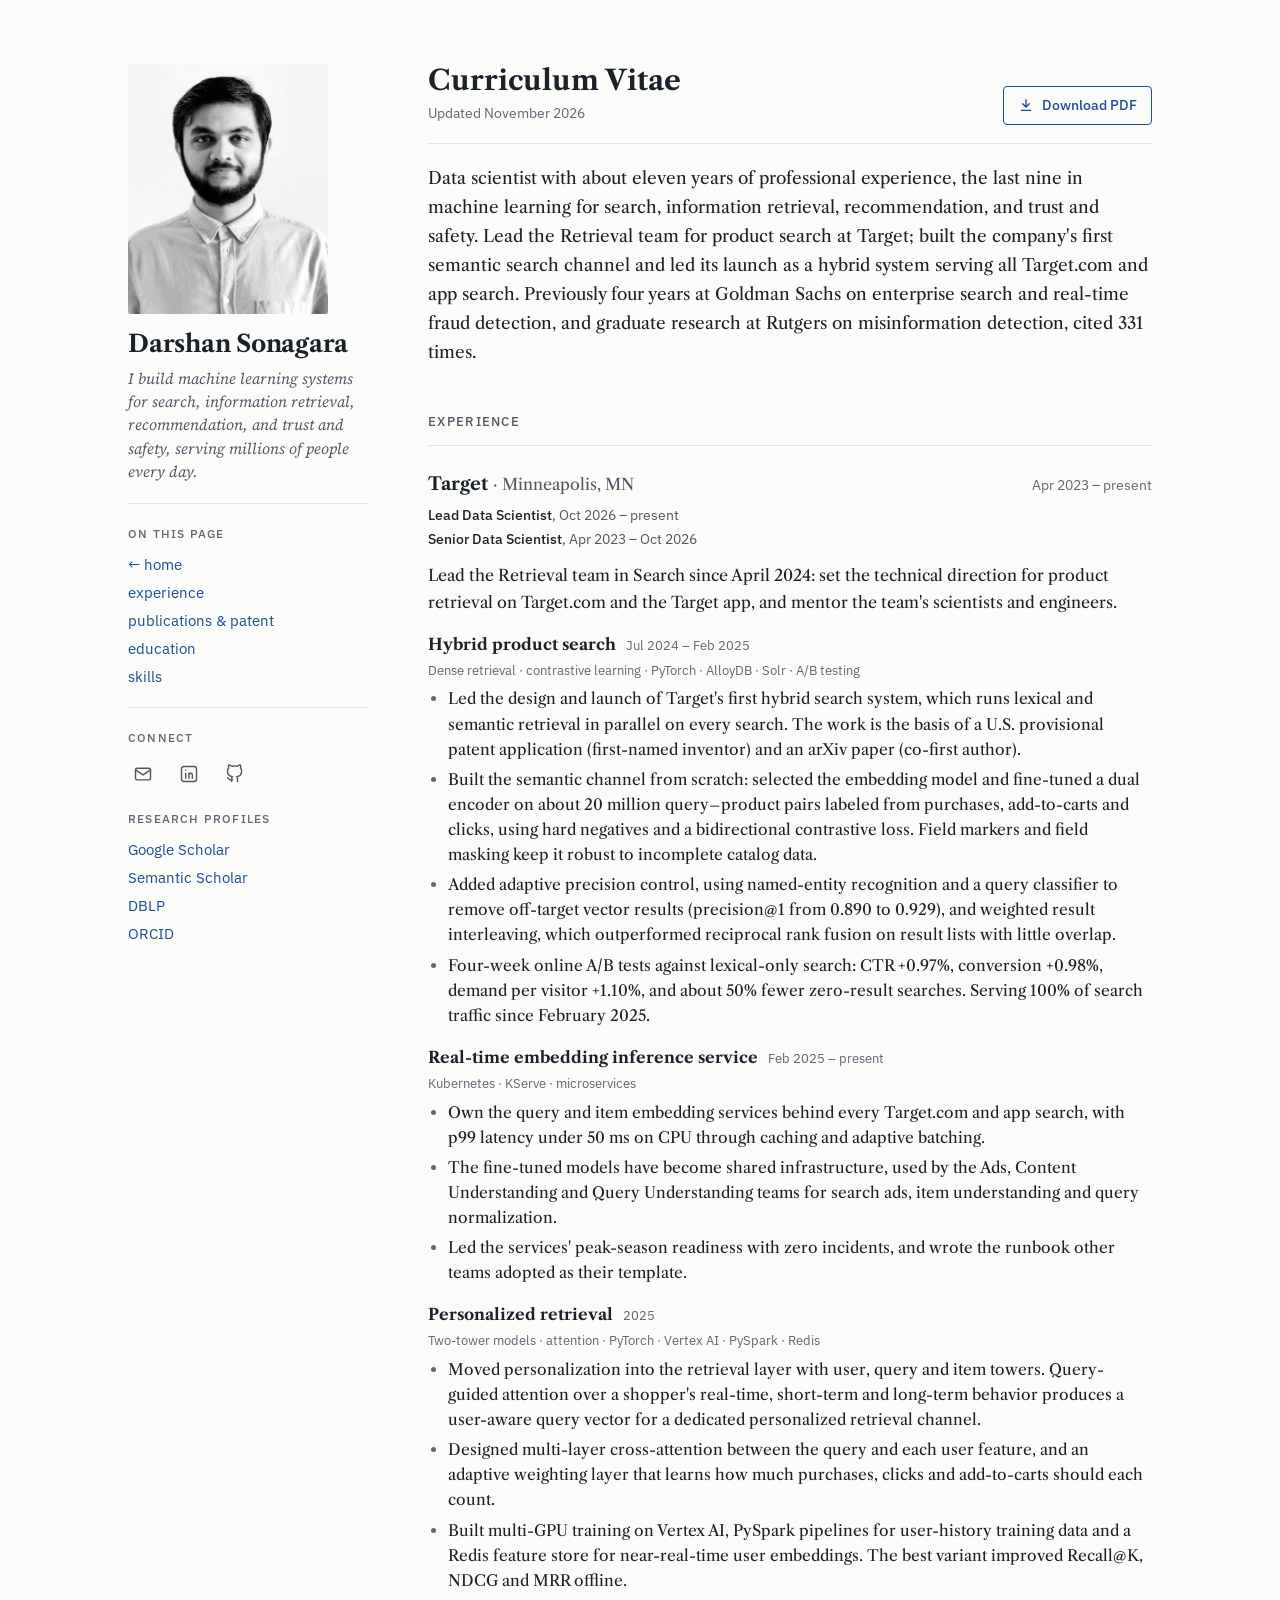
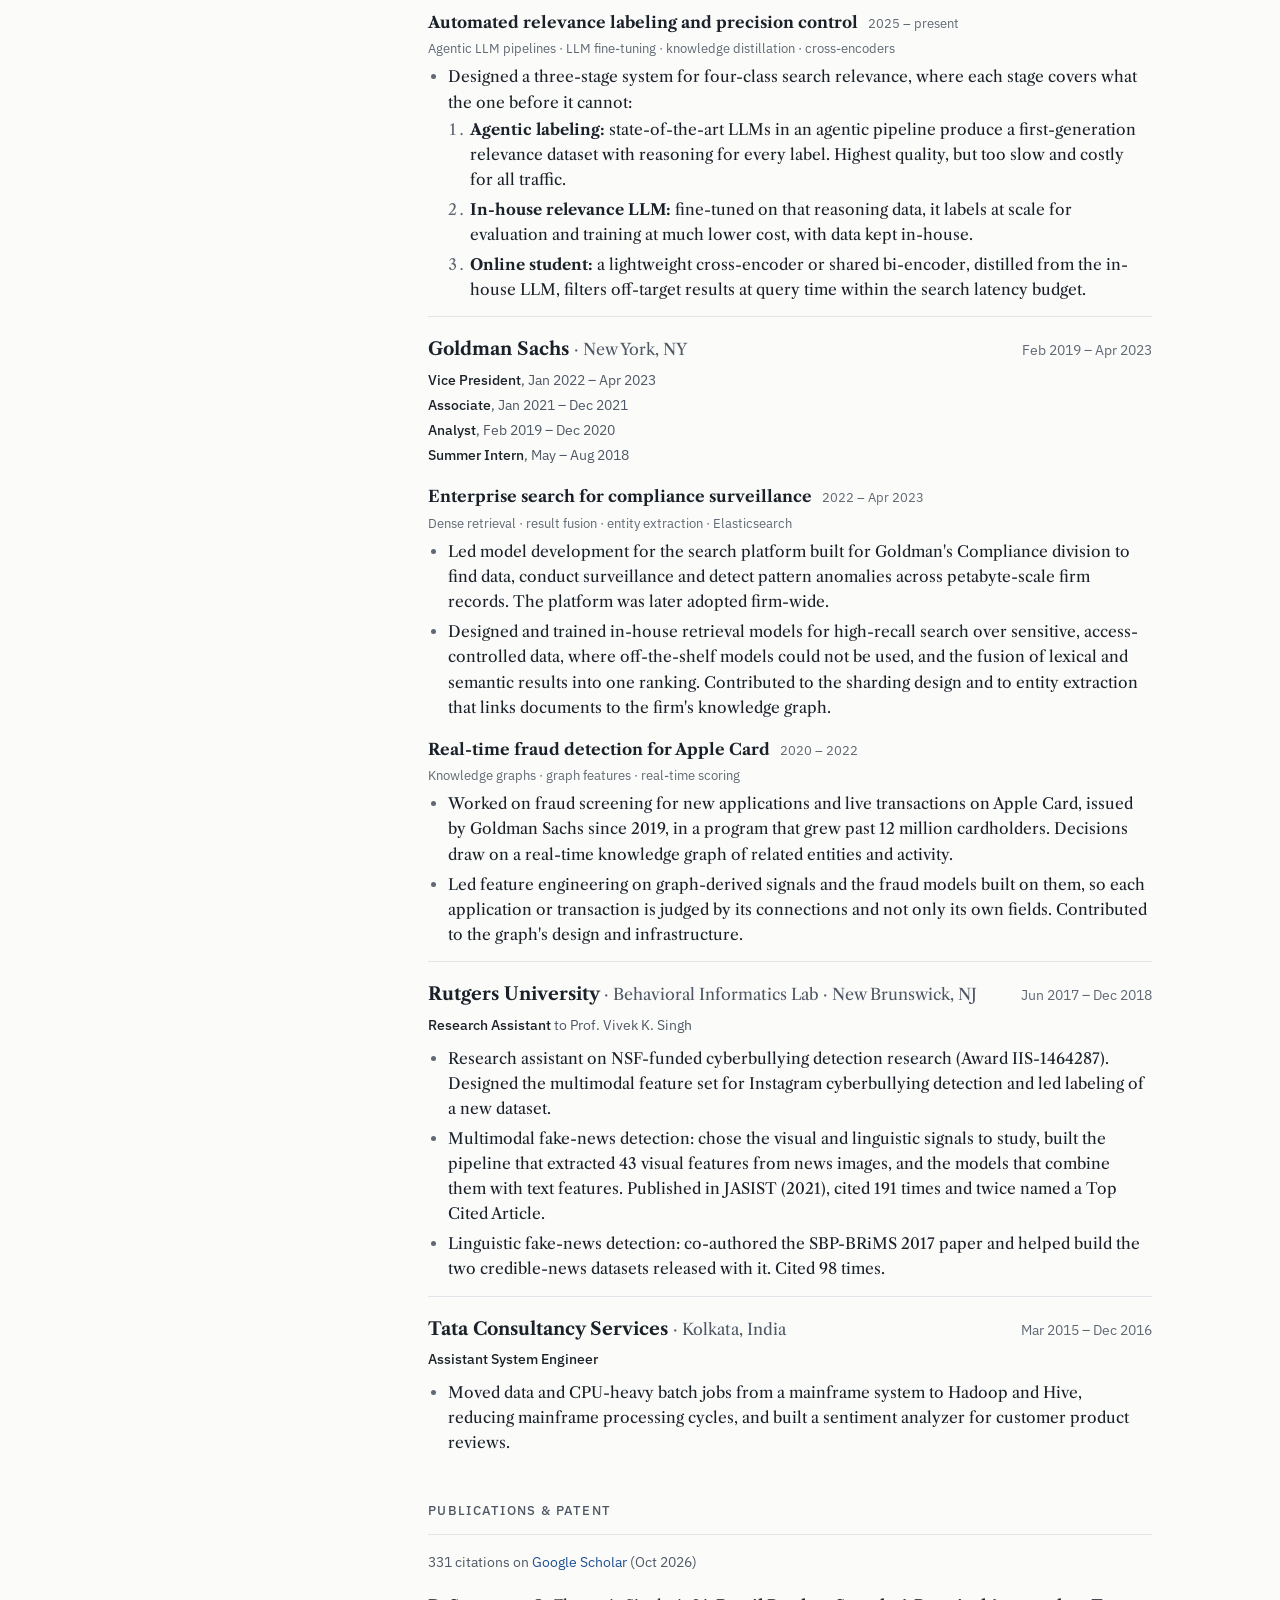
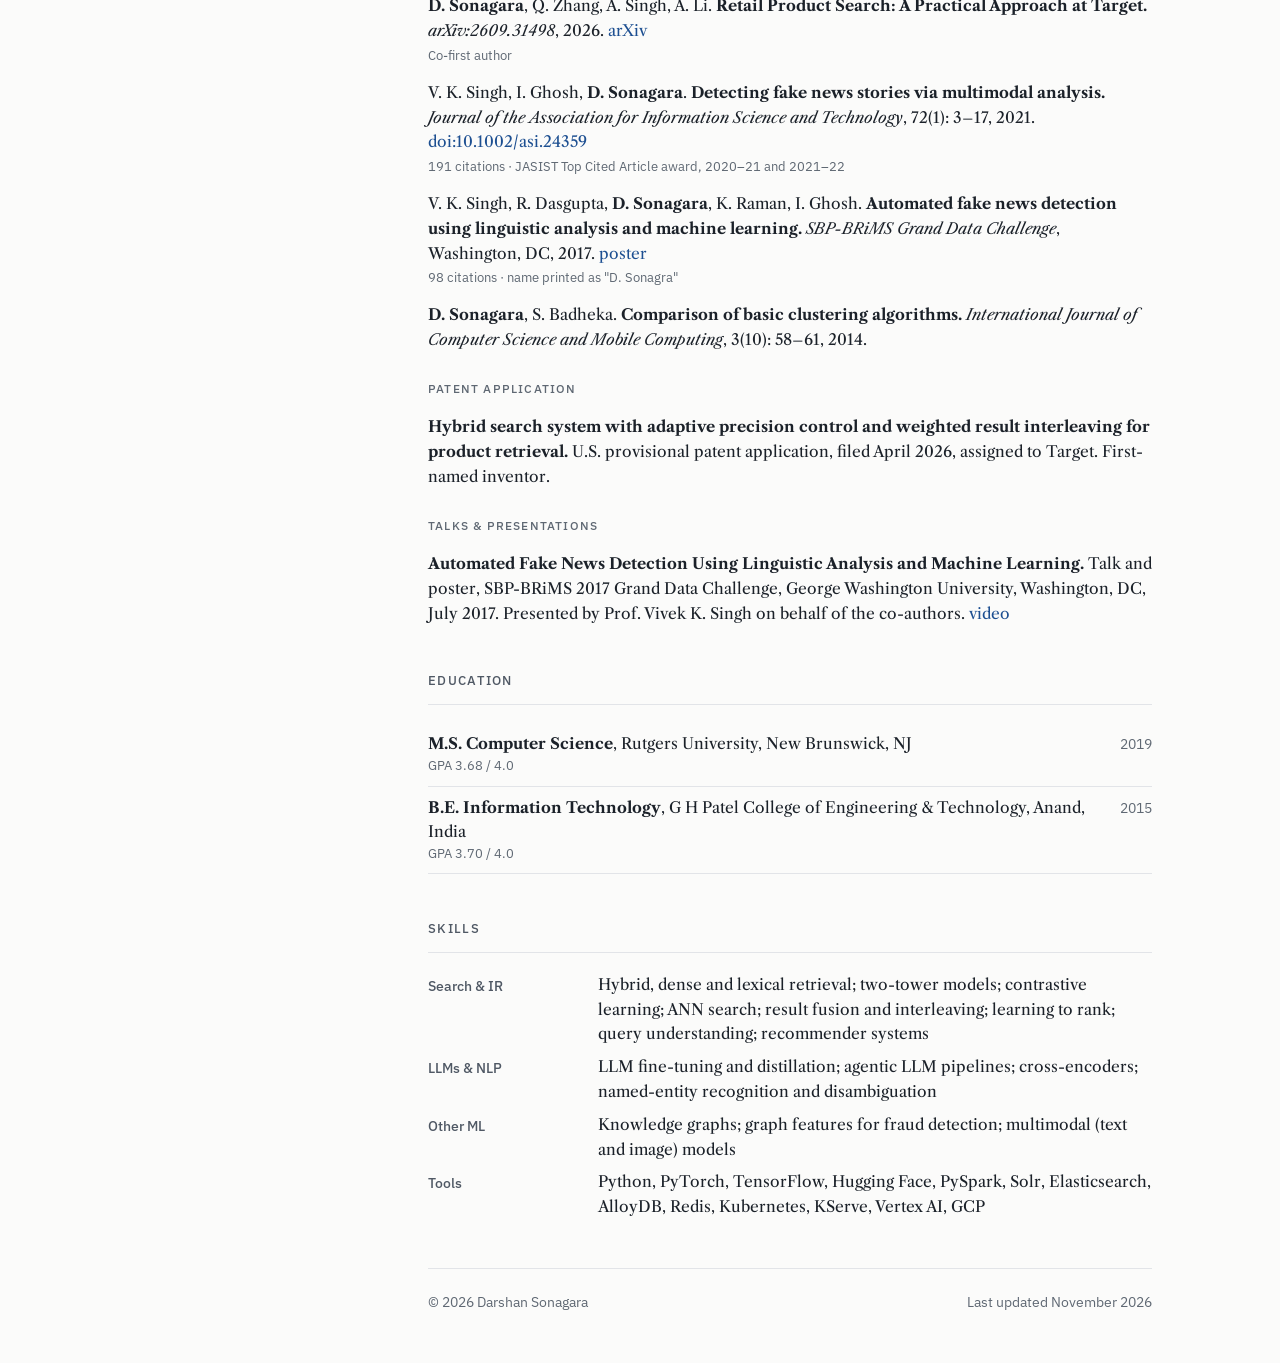
==== cv/index.html @ 75d064df "Add CV page with downloadable PDF - New page at /cv/ in the site's style, with a Download PDF button" ====
<!doctype html>
<html lang="en">
<head>
<meta charset="utf-8">
<meta name="viewport" content="width=device-width, initial-scale=1, viewport-fit=cover">
<title>Darshan Sonagara · CV</title>
<meta name="description" content="Curriculum vitae of Darshan Sonagara, Lead Data Scientist at Target: experience, publications, patent application, education and skills.">
<meta name="author" content="Darshan Sonagara">
<meta name="theme-color" content="#1d4f91">
<link rel="canonical" href="https://darshan2203.github.io/cv/">
<meta property="og:type" content="profile">
<meta property="og:title" content="Darshan Sonagara · CV">
<meta property="og:description" content="Lead Data Scientist at Target. Machine learning systems for search, information retrieval, recommendation, and trust and safety.">
<meta property="og:url" content="https://darshan2203.github.io/cv/">
<meta property="og:image" content="https://darshan2203.github.io/assets/img/darshan.jpg">
<link rel="icon" href="data:image/svg+xml,%3Csvg xmlns='http://www.w3.org/2000/svg' viewBox='0 0 64 64'%3E%3Crect width='64' height='64' rx='14' fill='%231d4f91'/%3E%3Ctext x='32' y='43' font-family='Georgia,serif' font-size='30' font-weight='700' fill='white' text-anchor='middle'%3EDS%3C/text%3E%3C/svg%3E">
<link rel="preconnect" href="https://fonts.googleapis.com">
<link rel="preconnect" href="https://fonts.gstatic.com" crossorigin>
<link rel="stylesheet" href="https://fonts.googleapis.com/css2?family=IBM+Plex+Sans:wght@400;500;600&amp;family=Libre+Caslon+Text:ital,wght@0,400;0,700;1,400&amp;family=Source+Serif+4:ital,opsz,wght@1,8..60,400&amp;display=swap">
<link rel="stylesheet" href="../assets/css/style.css?v=2026-11-02">
<link rel="stylesheet" href="../assets/css/cv.css?v=2026-11-02">
</head>
<body class="cv">

<div class="page">
<div class="layout">

  <aside class="side" aria-label="Profile">
    <div class="id">
      <img src="../assets/img/darshan-portrait.jpg" alt="Portrait of Darshan Sonagara" width="220" height="275">
      <div>
        <h1>Darshan Sonagara</h1>
        <p class="tagline">I build machine learning systems for search, information retrieval, recommendation, and trust and safety, serving millions of people every day.</p>
      </div>
    </div>

    <hr>

    <nav aria-label="Sections">
      <p class="label">On this page</p>
      <ul class="jump">
        <li><a href="../">← home</a></li>
        <li><a href="#experience">experience</a></li>
        <li><a href="#publications">publications &amp; patent</a></li>
        <li><a href="#education">education</a></li>
        <li><a href="#skills">skills</a></li>
      </ul>
    </nav>

    <hr>

    <div>
      <p class="label">Connect</p>
      <div class="icons">
        <a class="js-email" href="#contact" data-u="darshan.sonagara" data-d="gmail.com" aria-label="Email" title="Email"><svg viewBox="0 0 24 24" aria-hidden="true"><rect x="3" y="5" width="18" height="14" rx="2"/><path d="M3 7l9 6 9-6"/></svg></a>
        <a href="https://www.linkedin.com/in/darshan-sonagara/" aria-label="LinkedIn" title="LinkedIn"><svg viewBox="0 0 24 24" aria-hidden="true"><rect x="3" y="3" width="18" height="18" rx="3"/><path d="M8 11v6M8 7.5v.01M12 17v-4a2 2 0 0 1 4 0v4M12 11v6"/></svg></a>
        <a href="https://github.com/darshan2203" aria-label="GitHub" title="GitHub"><svg viewBox="0 0 24 24" aria-hidden="true"><path d="M9 19c-4 1.5-4-2-6-2.5M15 21v-3.5a3 3 0 0 0-1-2.3c3-.3 6-1.5 6-6.7a5 5 0 0 0-1.4-3.6 4.6 4.6 0 0 0-.1-3.6s-1.1-.3-3.7 1.4a12.5 12.5 0 0 0-6.6 0C5.6 1 4.5 1.3 4.5 1.3a4.6 4.6 0 0 0-.1 3.6A5 5 0 0 0 3 8.5c0 5.2 3 6.4 6 6.7a3 3 0 0 0-1 2.3V21"/></svg></a>
      </div>
    </div>

    <div>
      <p class="label">Research profiles</p>
      <p class="profiles"><a href="https://scholar.google.com/citations?user=wBLBXfQAAAAJ">Google Scholar</a><a href="https://www.semanticscholar.org/author/Darshan-Sonagara/1721001174">Semantic Scholar</a><a href="https://dblp.org/pid/282/3063.html">DBLP</a><a href="https://orcid.org/0009-0008-5192-7582">ORCID</a></p>
    </div>
  </aside>

  <main>

    <header class="print-head" aria-hidden="true">
      <p class="ph-name">Darshan Sonagara</p>
      <p class="ph-role">Lead Data Scientist · Target · Minneapolis, MN</p>
      <p class="ph-links"><span class="js-email-text" data-u="darshan.sonagara" data-d="gmail.com"></span> · <a href="https://darshan2203.github.io">darshan2203.github.io</a> · <a href="https://www.linkedin.com/in/darshan-sonagara/">linkedin.com/in/darshan-sonagara</a> · <a href="https://scholar.google.com/citations?user=wBLBXfQAAAAJ">Google Scholar</a> · <a href="https://orcid.org/0009-0008-5192-7582">ORCID 0009-0008-5192-7582</a></p>
    </header>

    <section aria-label="Summary">
      <div class="cv-head">
        <div>
          <h2>Curriculum Vitae</h2>
          <p class="updated">Updated November 2026</p>
        </div>
        <a class="btn" href="Darshan_Sonagara_CV.pdf" download="Darshan_Sonagara_CV.pdf"><svg viewBox="0 0 24 24" aria-hidden="true"><path d="M12 4v11M7 10l5 5 5-5M5 20h14"/></svg>Download PDF</a>
      </div>
      <p class="summary">Data scientist with about eleven years of professional experience, the last nine in machine learning for search, information retrieval, recommendation, and trust and safety. Lead the Retrieval team for product search at Target; built the company's first semantic search channel and led its launch as a hybrid system serving all Target.com and app search. Previously four years at Goldman Sachs on enterprise search and real-time fraud detection, and graduate research at Rutgers on misinformation detection, cited 331 times.</p>
    </section>

    <section id="experience" aria-labelledby="exp-title">
      <h2 id="exp-title">Experience</h2>

      <article class="job">
        <div class="job-head">
          <h3>Target <span>· Minneapolis, MN</span></h3>
          <span class="dates">Apr 2023 – present</span>
        </div>
        <ul class="titles">
          <li><b>Lead Data Scientist</b>, Oct 2026 – present</li>
          <li><b>Senior Data Scientist</b>, Apr 2023 – Oct 2026</li>
        </ul>
        <p class="scope">Lead the Retrieval team in Search since April 2024: set the technical direction for product retrieval on Target.com and the Target app, and mentor the team's scientists and engineers.</p>

        <div class="proj">
          <div class="proj-head"><h4>Hybrid product search</h4><span class="when-inline">Jul 2024 – Feb 2025</span></div>
          <span class="stack">Dense retrieval · contrastive learning · PyTorch · AlloyDB · Solr · A/B testing</span>
          <ul class="points">
            <li>Led the design and launch of Target's first hybrid search system, which runs lexical and semantic retrieval in parallel on every search. The work is the basis of a U.S. provisional patent application (first-named inventor) and an arXiv paper (co-first author).</li>
            <li>Built the semantic channel from scratch: selected the embedding model and fine-tuned a dual encoder on about 20 million query–product pairs labeled from purchases, add-to-carts and clicks, using hard negatives and a bidirectional contrastive loss. Field markers and field masking keep it robust to incomplete catalog data.</li>
            <li>Added adaptive precision control, using named-entity recognition and a query classifier to remove off-target vector results (precision@1 from 0.890 to 0.929), and weighted result interleaving, which outperformed reciprocal rank fusion on result lists with little overlap.</li>
            <li>Four-week online A/B tests against lexical-only search: CTR +0.97%, conversion +0.98%, demand per visitor +1.10%, and about 50% fewer zero-result searches. Serving 100% of search traffic since February 2025.</li>
          </ul>
        </div>

        <div class="proj">
          <div class="proj-head"><h4>Real-time embedding inference service</h4><span class="when-inline">Feb 2025 – present</span></div>
          <span class="stack">Kubernetes · KServe · microservices</span>
          <ul class="points">
            <li>Own the query and item embedding services behind every Target.com and app search, with p99 latency under 50 ms on CPU through caching and adaptive batching.</li>
            <li>The fine-tuned models have become shared infrastructure, used by the Ads, Content Understanding and Query Understanding teams for search ads, item understanding and query normalization.</li>
            <li>Led the services' peak-season readiness with zero incidents, and wrote the runbook other teams adopted as their template.</li>
          </ul>
        </div>

        <div class="proj">
          <div class="proj-head"><h4>Personalized retrieval</h4><span class="when-inline">2025</span></div>
          <span class="stack">Two-tower models · attention · PyTorch · Vertex AI · PySpark · Redis</span>
          <ul class="points">
            <li>Moved personalization into the retrieval layer with user, query and item towers. Query-guided attention over a shopper's real-time, short-term and long-term behavior produces a user-aware query vector for a dedicated personalized retrieval channel.</li>
            <li>Designed multi-layer cross-attention between the query and each user feature, and an adaptive weighting layer that learns how much purchases, clicks and add-to-carts should each count.</li>
            <li>Built multi-GPU training on Vertex AI, PySpark pipelines for user-history training data and a Redis feature store for near-real-time user embeddings. The best variant improved Recall@K, NDCG and MRR offline.</li>
          </ul>
        </div>

        <div class="proj">
          <div class="proj-head"><h4>Automated relevance labeling and precision control</h4><span class="when-inline">2025 – present</span></div>
          <span class="stack">Agentic LLM pipelines · LLM fine-tuning · knowledge distillation · cross-encoders</span>
          <ul class="points">
            <li>Designed a three-stage system for four-class search relevance, where each stage covers what the one before it cannot:
              <ol class="points">
                <li><b>Agentic labeling:</b> state-of-the-art LLMs in an agentic pipeline produce a first-generation relevance dataset with reasoning for every label. Highest quality, but too slow and costly for all traffic.</li>
                <li><b>In-house relevance LLM:</b> fine-tuned on that reasoning data, it labels at scale for evaluation and training at much lower cost, with data kept in-house.</li>
                <li><b>Online student:</b> a lightweight cross-encoder or shared bi-encoder, distilled from the in-house LLM, filters off-target results at query time within the search latency budget.</li>
              </ol>
            </li>
          </ul>
        </div>
      </article>

      <article class="job">
        <div class="job-head">
          <h3>Goldman Sachs <span>· New York, NY</span></h3>
          <span class="dates">Feb 2019 – Apr 2023</span>
        </div>
        <ul class="titles">
          <li><b>Vice President</b>, Jan 2022 – Apr 2023</li>
          <li><b>Associate</b>, Jan 2021 – Dec 2021</li>
          <li><b>Analyst</b>, Feb 2019 – Dec 2020</li>
          <li><b>Summer Intern</b>, May – Aug 2018</li>
        </ul>

        <div class="proj">
          <div class="proj-head"><h4>Enterprise search for compliance surveillance</h4><span class="when-inline">2022 – Apr 2023</span></div>
          <span class="stack">Dense retrieval · result fusion · entity extraction · Elasticsearch</span>
          <ul class="points">
            <li>Led model development for the search platform built for Goldman's Compliance division to find data, conduct surveillance and detect pattern anomalies across petabyte-scale firm records. The platform was later adopted firm-wide.</li>
            <li>Designed and trained in-house retrieval models for high-recall search over sensitive, access-controlled data, where off-the-shelf models could not be used, and the fusion of lexical and semantic results into one ranking. Contributed to the sharding design and to entity extraction that links documents to the firm's knowledge graph.</li>
          </ul>
        </div>

        <div class="proj">
          <div class="proj-head"><h4>Real-time fraud detection for Apple Card</h4><span class="when-inline">2020 – 2022</span></div>
          <span class="stack">Knowledge graphs · graph features · real-time scoring</span>
          <ul class="points">
            <li>Worked on fraud screening for new applications and live transactions on Apple Card, issued by Goldman Sachs since 2019, in a program that grew past 12 million cardholders. Decisions draw on a real-time knowledge graph of related entities and activity.</li>
            <li>Led feature engineering on graph-derived signals and the fraud models built on them, so each application or transaction is judged by its connections and not only its own fields. Contributed to the graph's design and infrastructure.</li>
          </ul>
        </div>
      </article>

      <article class="job">
        <div class="job-head">
          <h3>Rutgers University <span>· Behavioral Informatics Lab · New Brunswick, NJ</span></h3>
          <span class="dates">Jun 2017 – Dec 2018</span>
        </div>
        <ul class="titles">
          <li><b>Research Assistant</b> to Prof. Vivek K. Singh</li>
        </ul>
        <ul class="points">
          <li>Research assistant on NSF-funded cyberbullying detection research (Award IIS-1464287). Designed the multimodal feature set for Instagram cyberbullying detection and led labeling of a new dataset.</li>
          <li>Multimodal fake-news detection: chose the visual and linguistic signals to study, built the pipeline that extracted 43 visual features from news images, and the models that combine them with text features. Published in JASIST (2021), cited 191 times and twice named a Top Cited Article.</li>
          <li>Linguistic fake-news detection: co-authored the SBP-BRiMS 2017 paper and helped build the two credible-news datasets released with it. Cited 98 times.</li>
        </ul>
      </article>

      <article class="job">
        <div class="job-head">
          <h3>Tata Consultancy Services <span>· Kolkata, India</span></h3>
          <span class="dates">Mar 2015 – Dec 2016</span>
        </div>
        <ul class="titles">
          <li><b>Assistant System Engineer</b></li>
        </ul>
        <ul class="points">
          <li>Moved data and CPU-heavy batch jobs from a mainframe system to Hadoop and Hive, reducing mainframe processing cycles, and built a sentiment analyzer for customer product reviews.</li>
        </ul>
      </article>
    </section>

    <section id="publications" aria-labelledby="pubs-title">
      <h2 id="pubs-title">Publications &amp; patent</h2>
      <p class="facts">331 citations on <a href="https://scholar.google.com/citations?user=wBLBXfQAAAAJ">Google Scholar</a> (Oct 2026)</p>
      <ol class="refs">
        <li><span class="me">D. Sonagara</span>, Q. Zhang, A. Singh, A. Li. <span class="t">Retail Product Search: A Practical Approach at Target.</span> <span class="src">arXiv:2609.31498</span>, 2026. <a href="https://arxiv.org/abs/2609.31498">arXiv</a>
          <span class="note">Co-first author</span></li>
        <li>V. K. Singh, I. Ghosh, <span class="me">D. Sonagara</span>. <span class="t">Detecting fake news stories via multimodal analysis.</span> <span class="src">Journal of the Association for Information Science and Technology</span>, 72(1): 3–17, 2021. <a href="https://doi.org/10.1002/asi.24359">doi:10.1002/asi.24359</a>
          <span class="note">191 citations · JASIST Top Cited Article award, 2020–21 and 2021–22</span></li>
        <li>V. K. Singh, R. Dasgupta, <span class="me">D. Sonagara</span>, K. Raman, I. Ghosh. <span class="t">Automated fake news detection using linguistic analysis and machine learning.</span> <span class="src">SBP-BRiMS Grand Data Challenge</span>, Washington, DC, 2017. <a href="https://sbp-brims.org/2017/proceedings/papers/challenge_papers/Poster_AutomatedFakeNewsDetection.pdf">poster</a>
          <span class="note">98 citations · name printed as "D. Sonagra"</span></li>
        <li><span class="me">D. Sonagara</span>, S. Badheka. <span class="t">Comparison of basic clustering algorithms.</span> <span class="src">International Journal of Computer Science and Mobile Computing</span>, 3(10): 58–61, 2014.</li>
      </ol>

      <p class="subhead">Patent application</p>
      <ul class="refs">
        <li><span class="t">Hybrid search system with adaptive precision control and weighted result interleaving for product retrieval.</span> U.S. provisional patent application, filed April 2026, assigned to Target. First-named inventor.</li>
      </ul>

      <p class="subhead">Talks &amp; presentations</p>
      <ul class="refs">
        <li><span class="t">Automated Fake News Detection Using Linguistic Analysis and Machine Learning.</span> Talk and poster, SBP-BRiMS 2017 Grand Data Challenge, George Washington University, Washington, DC, July 2017. Presented by Prof. Vivek K. Singh on behalf of the co-authors. <a href="https://www.youtube.com/watch?v=52TGYLeExQo&amp;t=7s">video</a></li>
      </ul>
    </section>


    <section id="education" aria-labelledby="edu-title">
      <h2 id="edu-title">Education</h2>
      <ul class="lines">
        <li><span><b>M.S. Computer Science</b>, Rutgers University, New Brunswick, NJ<span class="detail">GPA 3.68 / 4.0</span></span><span class="dates">2019</span></li>
        <li><span><b>B.E. Information Technology</b>, G H Patel College of Engineering &amp; Technology, Anand, India<span class="detail">GPA 3.70 / 4.0</span></span><span class="dates">2015</span></li>
      </ul>
    </section>

    <section id="skills" aria-labelledby="skills-title">
      <h2 id="skills-title">Skills</h2>
      <dl class="skills">
        <dt>Search &amp; IR</dt><dd>Hybrid, dense and lexical retrieval; two-tower models; contrastive learning; ANN search; result fusion and interleaving; learning to rank; query understanding; recommender systems</dd>
        <dt>LLMs &amp; NLP</dt><dd>LLM fine-tuning and distillation; agentic LLM pipelines; cross-encoders; named-entity recognition and disambiguation</dd>
        <dt>Other ML</dt><dd>Knowledge graphs; graph features for fraud detection; multimodal (text and image) models</dd>
        <dt>Tools</dt><dd>Python, PyTorch, TensorFlow, Hugging Face, PySpark, Solr, Elasticsearch, AlloyDB, Redis, Kubernetes, KServe, Vertex AI, GCP</dd>
      </dl>
    </section>

    <footer id="contact">
      <span>© 2026 Darshan Sonagara</span>
      <span>Last updated November 2026</span>
    </footer>

  </main>

</div>
</div>

<script>
  // The address is assembled only when a visitor clicks, so it never appears as plain text in the page source.
  document.querySelectorAll(".js-email-text").forEach(function (el) {
    el.textContent = el.dataset.u + "@" + el.dataset.d;
  });
  document.querySelectorAll(".js-email").forEach(function (link) {
    link.addEventListener("click", function (event) {
      event.preventDefault();
      window.location.href = "mailto:" + link.dataset.u + "@" + link.dataset.d;
    });
  });
</script>
</body>
</html>
---- assets/css/style.css ----
/* Layout: a sticky profile sidebar (identity, jump links, contact) beside one reading column of ruled, dated rows; on phones the sidebar becomes a compact header. */
:root {
  --bg: #fbfbfa;
  --fg: #1b2129;
  --muted: #4f5864;
  --faint: #5f6873;
  --line: #e2e4e8;
  --accent: #1d4f91;
  --accent-hover: #123766;
  --font-serif: "Libre Caslon Text", Georgia, "Times New Roman", serif;
  --font-tagline: "Source Serif 4", Georgia, serif;
  --font-sans: "IBM Plex Sans", system-ui, -apple-system, "Segoe UI", Arial, sans-serif;
}
@media (prefers-color-scheme: dark) {
  :root:not([data-theme="light"]) {
    --bg: #111418;
    --fg: #e5e8ec;
    --muted: #aab2bc;
    --faint: #98a1ab;
    --line: #2a3038;
    --accent: #8fb6ec;
    --accent-hover: #bad3f5;
    color-scheme: dark;
  }
}
:root[data-theme="dark"] {
  --bg: #111418;
  --fg: #e5e8ec;
  --muted: #aab2bc;
  --faint: #98a1ab;
  --line: #2a3038;
  --accent: #8fb6ec;
  --accent-hover: #bad3f5;
  color-scheme: dark;
}

* { box-sizing: border-box; }
html { scroll-behavior: smooth; }
@media (prefers-reduced-motion: reduce) { html { scroll-behavior: auto; } }
body {
  margin: 0;
  background: var(--bg);
  color: var(--fg);
  font-family: var(--font-serif);
  font-size: 1rem;
  line-height: 1.7;
  -webkit-font-smoothing: antialiased;
}
img { max-width: 100%; }
a { color: var(--accent); text-decoration: none; }
a:hover { color: var(--accent-hover); text-decoration: underline; text-underline-offset: 3px; }
a:focus-visible, summary:focus-visible { outline: 2px solid var(--accent); outline-offset: 3px; border-radius: 2px; }
h1, h2, h3 { text-wrap: balance; }
b, strong { font-weight: 700; }

.page {
  max-width: 1080px;
  margin: 0 auto;
  padding-left: max(28px, env(safe-area-inset-left, 0px));
  padding-right: max(28px, env(safe-area-inset-right, 0px));
  padding-block: 64px 48px;
}
.layout {
  display: grid;
  grid-template-columns: 240px minmax(0, 1fr);
  gap: 60px;
  align-items: start;
}

/* Sidebar: stays in place while the content scrolls. Its grid ends with the content column, so at the
   bottom of the page it scrolls up with the page and shows any links that did not fit on screen. */
.side { display: flex; flex-direction: column; gap: 20px; font-family: var(--font-sans); }
@media (min-width: 861px) {
  .side { position: sticky; top: 40px; }
}
.id { display: flex; flex-direction: column; gap: 16px; }
.id img { width: 200px; height: 250px; object-fit: cover; border-radius: 2px; display: block; }
.id h1 { margin: 0; font-family: var(--font-serif); font-size: 1.5rem; font-weight: 700; line-height: 1.2; letter-spacing: -0.01em; }
.id .tagline { margin: 8px 0 0; font-family: var(--font-tagline); font-style: italic; font-size: 0.96875rem; line-height: 1.5; color: var(--muted); }
.side hr { border: 0; border-top: 1px solid var(--line); margin: 0; width: 100%; }
.label { font-size: 0.75rem; font-weight: 500; letter-spacing: 0.1em; text-transform: uppercase; color: var(--faint); margin: 0 0 10px; }
.jump { list-style: none; margin: 0; padding: 0; display: flex; flex-direction: column; gap: 7px; font-size: 0.9375rem; line-height: 1.4; }
.icons { display: flex; gap: 16px; align-items: center; }
.icons a { display: inline-flex; width: 30px; height: 30px; align-items: center; justify-content: center; color: var(--muted); border-radius: 4px; }
.icons a:hover { color: var(--accent); }
.icons svg { width: 20px; height: 20px; fill: none; stroke: currentColor; stroke-width: 1.7; stroke-linecap: round; stroke-linejoin: round; }
.profiles { display: flex; flex-direction: column; gap: 7px; font-size: 0.9375rem; line-height: 1.4; margin: 0; }

/* Main column */
main { min-width: 0; display: flex; flex-direction: column; gap: 60px; }
.bio { display: flex; flex-direction: column; gap: 16px; max-width: 68ch; font-size: 1.125rem; line-height: 1.7; }
.bio p { margin: 0; }
.facts { margin: 16px 0 4px; font-family: var(--font-sans); font-size: 0.875rem; color: var(--muted); font-variant-numeric: tabular-nums; }

section { scroll-margin-top: 32px; }
section > h2 {
  margin: 0 0 6px;
  padding-bottom: 12px;
  border-bottom: 1px solid var(--line);
  font-family: var(--font-sans);
  font-size: 0.8125rem;
  font-weight: 500;
  letter-spacing: 0.1em;
  text-transform: uppercase;
  color: var(--muted);
}

/* The dated row used by news, talks and experience */
.rows { list-style: none; margin: 0; padding: 0; }
.row {
  display: grid;
  grid-template-columns: 104px minmax(0, 1fr) auto;
  gap: 4px 24px;
  padding-block: 16px;
  border-bottom: 1px solid var(--line);
}
.when { font-family: var(--font-sans); font-size: 0.875rem; color: var(--faint); padding-top: 4px; font-variant-numeric: tabular-nums; }
.where { font-family: var(--font-sans); font-size: 0.875rem; color: var(--faint); padding-top: 4px; text-align: right; white-space: nowrap; }
.what { min-width: 0; display: flex; flex-direction: column; gap: 4px; }
.what h3 { margin: 0; font-size: 1.0625rem; font-weight: 700; line-height: 1.45; }
.what h3.plain { font-weight: 400; text-wrap: pretty; }
.what p { margin: 2px 0 0; font-size: 1rem; line-height: 1.7; max-width: 64ch; }
.sub { font-family: var(--font-sans); font-size: 0.875rem; color: var(--muted); line-height: 1.55; }
.links { font-family: var(--font-sans); font-size: 0.875rem; display: flex; flex-wrap: wrap; gap: 2px 16px; margin-top: 4px; }
.row.compact { padding-block: 11px; }
.row.compact .what { font-size: 1rem; line-height: 1.65; }

.more { margin-top: 16px; }
.more summary { cursor: pointer; font-family: var(--font-sans); font-size: 0.875rem; color: var(--accent); width: fit-content; }
.more summary:hover { color: var(--accent-hover); }

/* Selected work cards */
.cards { display: grid; grid-template-columns: repeat(auto-fit, minmax(300px, 1fr)); gap: 18px; padding-top: 18px; }
.card { border: 1px solid var(--line); border-radius: 4px; padding: 20px; display: flex; flex-direction: column; gap: 8px; min-width: 0; }
.card .meta { font-family: var(--font-sans); font-size: 0.75rem; font-weight: 500; letter-spacing: 0.08em; text-transform: uppercase; color: var(--faint); }
.card h3 { margin: 0; font-size: 1.0625rem; font-weight: 700; line-height: 1.4; }
.card p { margin: 0; font-size: 0.9375rem; line-height: 1.68; }
.card .links { margin-top: auto; padding-top: 6px; }

/* Publications, set like a reference list */
.pubs { list-style: none; margin: 0; padding: 18px 0 0; display: flex; flex-direction: column; gap: 24px; }
.pub { display: flex; flex-direction: column; gap: 5px; max-width: 70ch; }
.pub h3 { margin: 0; font-size: 1.0625rem; font-weight: 700; line-height: 1.45; }
.authors { font-style: italic; color: var(--muted); font-size: 0.96875rem; }
.authors .me { font-weight: 700; color: var(--fg); }
.venue { font-family: var(--font-sans); font-size: 0.875rem; color: var(--accent); font-weight: 500; line-height: 1.55; }
.venue a { font-weight: 400; }
.tag { display: inline-block; margin-left: 8px; padding: 0 6px; border: 1px solid var(--line); border-radius: 3px; font-size: 0.6875rem; font-weight: 500; letter-spacing: 0.06em; text-transform: uppercase; color: var(--muted); vertical-align: 1px; }
.pub p { margin: 4px 0 0; font-size: 1rem; line-height: 1.7; }
.pub .aside { font-family: var(--font-sans); font-size: 0.8125rem; color: var(--faint); }

.subhead { margin: 30px 0 0; font-family: var(--font-sans); font-size: 0.75rem; font-weight: 500; letter-spacing: 0.1em; text-transform: uppercase; color: var(--faint); }

/* Footer lives at the end of the content column, so the sidebar column runs the full height of the page */
footer { margin-top: 4px; border-top: 1px solid var(--line); padding-top: 22px; font-family: var(--font-sans); font-size: 0.875rem; color: var(--faint); display: flex; flex-wrap: wrap; gap: 6px 16px; justify-content: space-between; }

/* Tablet and phone: sidebar becomes a header */
@media (max-width: 860px) {
  .page { padding-block: 32px 32px; }
  .layout { grid-template-columns: minmax(0, 1fr); gap: 44px; }
  main { gap: 56px; }
  .side { gap: 18px; }
  .id { flex-direction: row; align-items: center; gap: 18px; }
  .id img { width: 88px; height: 110px; flex: none; }
  .id h1 { font-size: 1.375rem; }
  .jump, .profiles { flex-direction: row; flex-wrap: wrap; gap: 6px 18px; }
  .bio { font-size: 1.0625rem; }
}
@media (max-width: 560px) {
  .row { grid-template-columns: minmax(0, 1fr); gap: 2px; }
  .where { text-align: left; padding-top: 0; }
  .when { padding-top: 0; }
  .cards { grid-template-columns: minmax(0, 1fr); }
}
---- assets/css/cv.css ----
/* CV page: same sidebar and tokens as the home page (style.css); this file only sets the denser CV body. */

.cv-head { display: flex; flex-wrap: wrap; align-items: flex-end; justify-content: space-between; gap: 12px 24px; padding-bottom: 18px; border-bottom: 1px solid var(--line); }
.cv-head h2 { margin: 0; font-family: var(--font-serif); font-size: 1.75rem; font-weight: 700; line-height: 1.2; text-transform: none; letter-spacing: 0; color: var(--fg); border: 0; padding: 0; }
.cv-head .updated { margin: 4px 0 0; font-family: var(--font-sans); font-size: 0.875rem; color: var(--faint); }
.btn { display: inline-flex; align-items: center; gap: 8px; font-family: var(--font-sans); font-size: 0.875rem; font-weight: 500; color: var(--accent); border: 1px solid var(--accent); border-radius: 4px; padding: 7px 14px; }
.btn:hover { background: var(--accent); color: var(--bg); text-decoration: none; }
.btn svg { width: 16px; height: 16px; fill: none; stroke: currentColor; stroke-width: 2; stroke-linecap: round; stroke-linejoin: round; }

.cv main { gap: 44px; }
.cv .summary { margin: 20px 0 0; max-width: 70ch; font-size: 1.0625rem; line-height: 1.7; }

/* An employer: name and place, dates on the right; titles held below */
.job { padding-top: 20px; display: flex; flex-direction: column; gap: 6px; }
.job + .job { margin-top: 14px; border-top: 1px solid var(--line); }
.job-head { display: flex; flex-wrap: wrap; justify-content: space-between; align-items: baseline; gap: 2px 16px; }
.job-head h3 { margin: 0; font-size: 1.125rem; font-weight: 700; line-height: 1.4; }
.job-head h3 span { font-weight: 400; color: var(--muted); font-size: 1rem; }
.dates { font-family: var(--font-sans); font-size: 0.875rem; color: var(--faint); white-space: nowrap; font-variant-numeric: tabular-nums; }
.titles { list-style: none; margin: 0; padding: 0; display: flex; flex-direction: column; gap: 1px; font-family: var(--font-sans); font-size: 0.875rem; color: var(--muted); }
.titles b { color: var(--fg); font-weight: 500; }
.scope { margin: 4px 0 0; font-size: 1rem; line-height: 1.65; }

/* A project inside an employer */
.proj { margin-top: 12px; display: flex; flex-direction: column; gap: 4px; }
.proj-head { display: flex; flex-wrap: wrap; align-items: baseline; gap: 2px 10px; }
.proj-head h4 { margin: 0; font-size: 1rem; font-weight: 700; line-height: 1.45; }
.proj-head .when-inline { font-family: var(--font-sans); font-size: 0.8125rem; color: var(--faint); }
.stack { font-family: var(--font-sans); font-size: 0.8125rem; color: var(--faint); line-height: 1.5; }
.cv ul.points, .cv ol.points { margin: 2px 0 0; padding-left: 20px; display: flex; flex-direction: column; gap: 5px; font-size: 0.96875rem; line-height: 1.62; max-width: 72ch; }
.cv ol.points { padding-left: 22px; }
.cv .points li::marker { color: var(--faint); }

/* Reference lists */
.refs { list-style: none; margin: 0; padding: 16px 0 0; display: flex; flex-direction: column; gap: 14px; max-width: 74ch; font-size: 0.96875rem; line-height: 1.6; }
.refs .t { font-weight: 700; }
.refs .me { font-weight: 700; }
.refs .src { font-style: italic; }
.refs .note { display: block; font-family: var(--font-sans); font-size: 0.8125rem; color: var(--faint); margin-top: 2px; }
.cv .subhead { margin-top: 26px; }

/* Education and other dated one-liners */
.lines { list-style: none; margin: 0; padding: 12px 0 0; display: flex; flex-direction: column; }
.lines li { display: flex; flex-wrap: wrap; justify-content: space-between; align-items: baseline; gap: 2px 16px; padding-block: 9px; border-bottom: 1px solid var(--line); font-size: 0.96875rem; line-height: 1.55; }
.lines li > span:first-child { min-width: 0; flex: 1 1 360px; }
.lines .detail { display: block; font-family: var(--font-sans); font-size: 0.8125rem; color: var(--faint); }

.skills { margin: 0; padding-top: 14px; display: grid; grid-template-columns: 150px minmax(0, 1fr); gap: 8px 20px; font-size: 0.96875rem; line-height: 1.6; }
.skills dt { font-family: var(--font-sans); font-size: 0.875rem; font-weight: 500; color: var(--muted); padding-top: 2px; }
.skills dd { margin: 0; }

@media (max-width: 560px) {
  .skills { grid-template-columns: minmax(0, 1fr); gap: 0 0; }
  .skills dd { margin-bottom: 10px; }
}


/* Shown only in the printed PDF, where the sidebar is hidden */
.print-head { display: none; }

/* PDF / print: one column, compact type, no sidebar or buttons. The PDF on the site is printed from this page. */
@page { size: Letter; margin: 0.36in 0.5in 0.36in; }
@media print {
  :root { --bg: #ffffff; --fg: #111418; --muted: #3d4550; --faint: #555d68; --line: #d5d9de; --accent: #1d4f91; color-scheme: light; }
  html, body { background: #ffffff; }
  body { font-size: 9pt; line-height: 1.34; }
  .side, .cv-head, footer { display: none !important; }
  .page { max-width: none; padding: 0; }
  .layout { display: block; }
  .cv main { gap: 8pt; }
  a { color: var(--accent); text-decoration: none; }

  .print-head { display: block; padding-bottom: 7pt; border-bottom: 1px solid var(--line); }
  .print-head p { margin: 0; }
  .ph-name { font-family: var(--font-serif); font-size: 19pt; font-weight: 700; line-height: 1.15; }
  .ph-role { font-family: var(--font-sans); font-size: 9.5pt; color: var(--muted); margin-top: 2pt !important; }
  .ph-links { font-family: var(--font-sans); font-size: 8.3pt; color: var(--muted); margin-top: 3pt !important; }

  .cv .summary { margin-top: 0; font-size: 9pt; line-height: 1.32; max-width: none; }
  section > h2 { font-size: 8.4pt; padding-bottom: 2pt; margin-bottom: 0; letter-spacing: 0.12em; color: var(--accent); }
  .job { padding-top: 4pt; gap: 1pt; }
  .job + .job { margin-top: 4pt; }
  .job-head h3 { font-size: 10.6pt; }
  .job-head h3 span { font-size: 9.4pt; }
  .dates, .titles { font-size: 8.4pt; }
  .scope { font-size: 8.7pt; line-height: 1.28; margin-top: 0; }
  .proj { margin-top: 3.5pt; gap: 0.5pt; }
  .proj-head, .stack { break-after: avoid; }
  .proj-head h4 { font-size: 9.6pt; }
  .proj-head .when-inline, .stack { font-size: 7.9pt; }
  .cv ul.points, .cv ol.points { font-size: 8.6pt; line-height: 1.25; gap: 0.8pt; max-width: none; padding-left: 13pt; margin-top: 0.5pt; }
  .cv .points li { break-inside: avoid; }
  .refs { padding-top: 3pt; gap: 2pt; font-size: 8.6pt; line-height: 1.25; max-width: none; }
  .refs li { break-inside: avoid; }
  .refs .note { display: inline; font-size: 7.9pt; margin: 0 0 0 4pt; }
  .facts { font-size: 8.4pt; margin: 4pt 0 0; }
  .cv .subhead { margin-top: 5pt; font-size: 7.6pt; }
  .lines { padding-top: 3pt; }
  .lines li { padding-block: 1.5pt; font-size: 8.6pt; line-height: 1.25; }
  .lines .detail { display: inline; font-size: 7.9pt; margin-left: 5pt; }
  .skills { padding-top: 3pt; grid-template-columns: 72pt minmax(0, 1fr); gap: 0.5pt 10pt; font-size: 8.6pt; line-height: 1.25; }
  .skills dt { font-size: 8.4pt; padding-top: 0; }
  section { break-inside: auto; }
  h2, h3, h4, .job-head { break-after: avoid; }
  .titles { break-before: avoid; break-inside: avoid; }
}
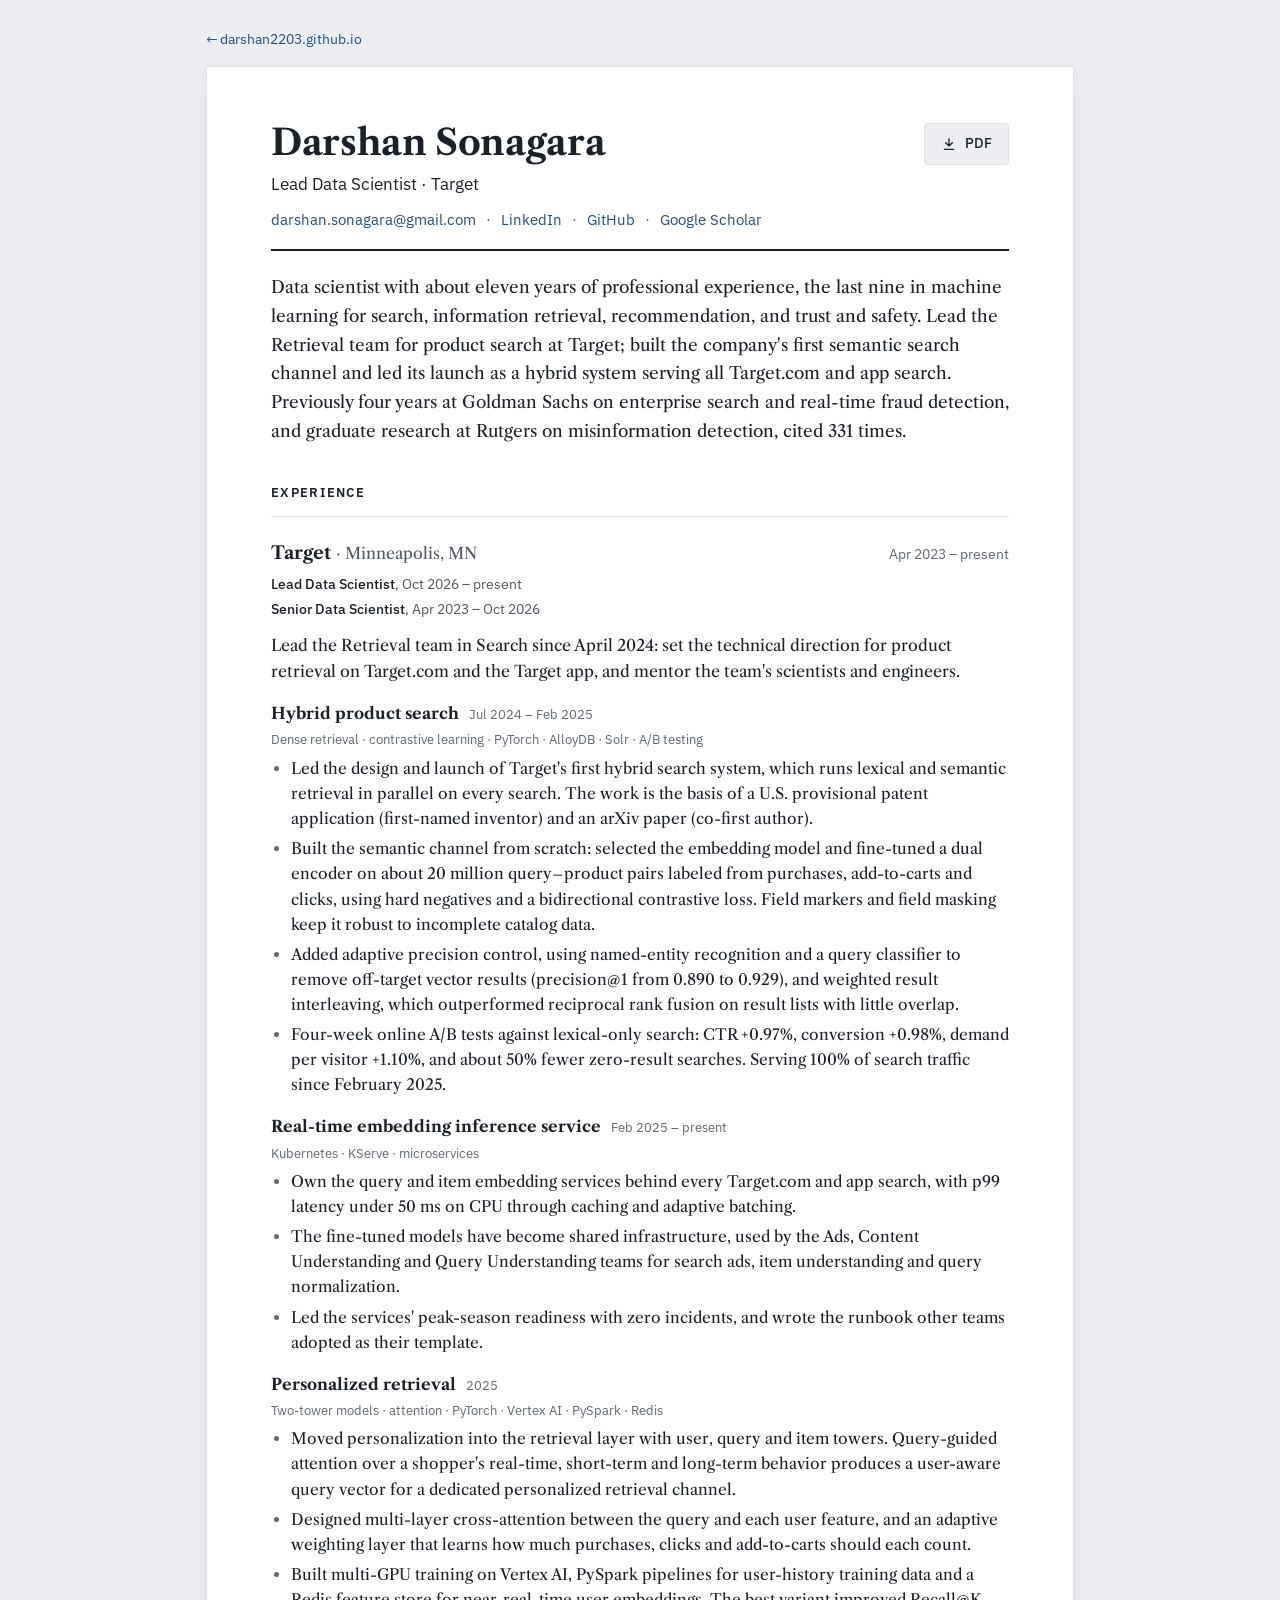
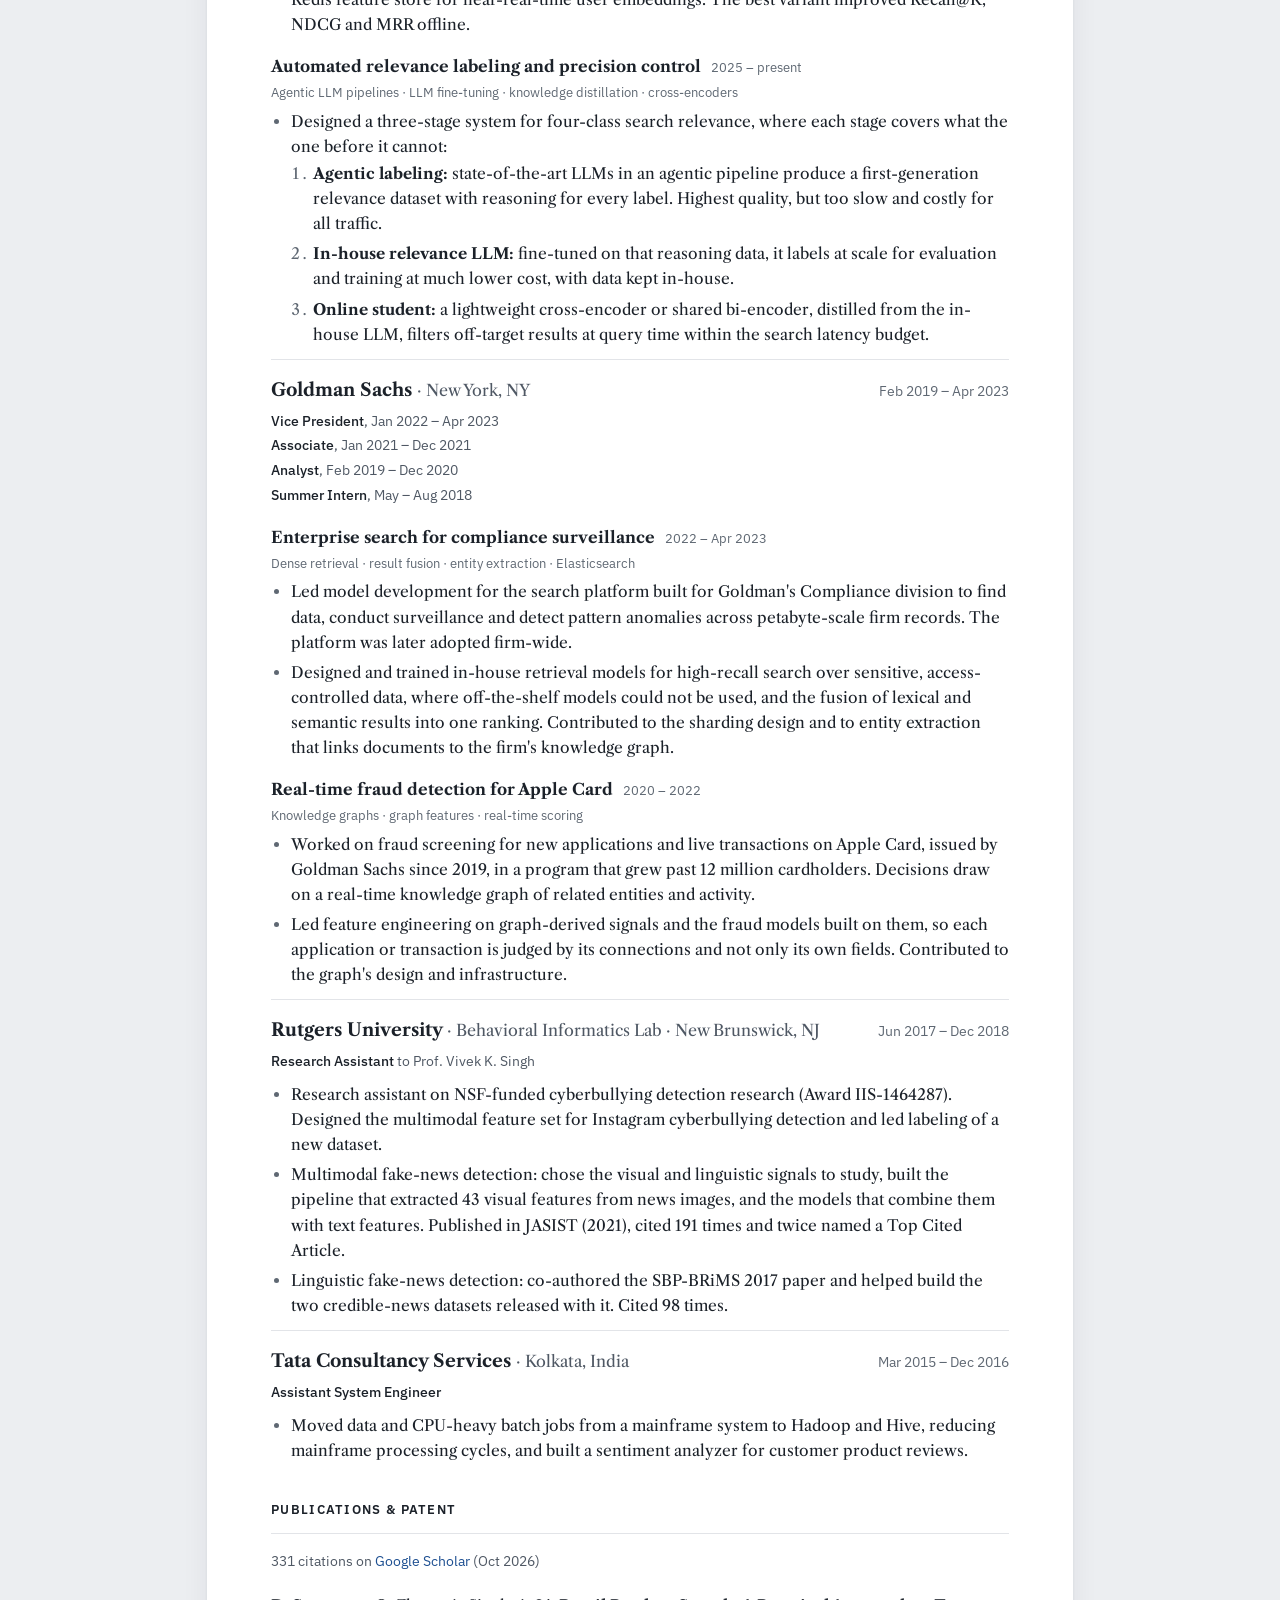
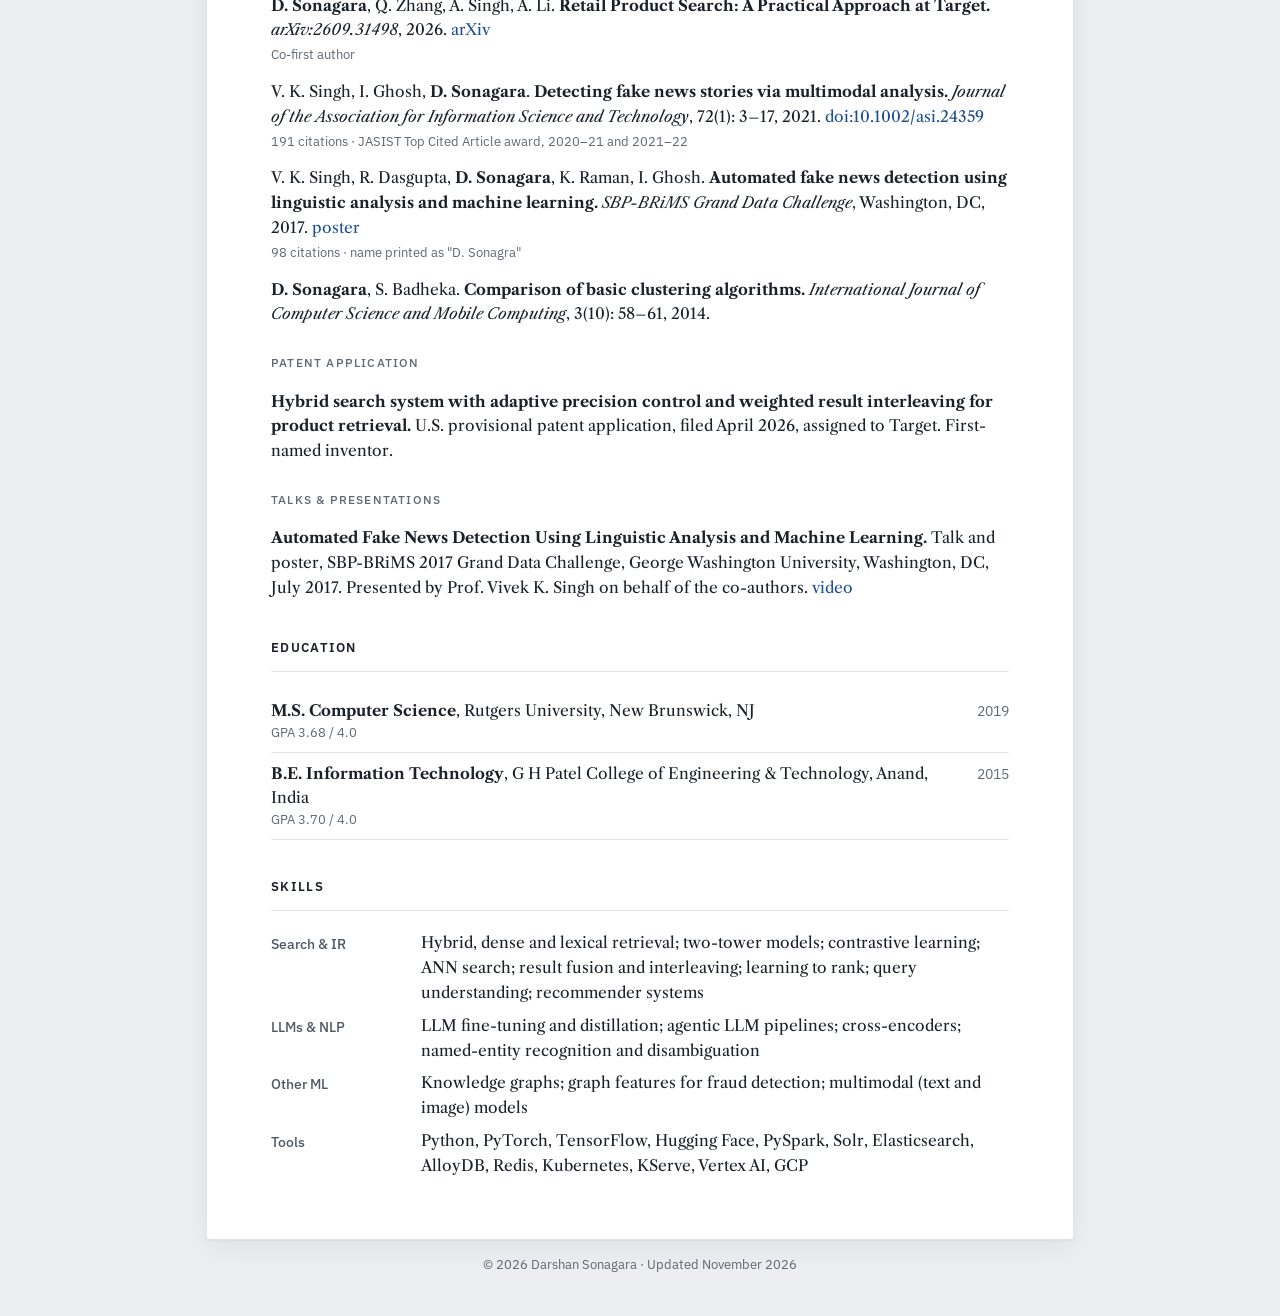
==== commit 1b544983: "CV page: paper-style layout with contact header - CV now shows as a single sheet: name, title, Email" ====
--- a/cv/index.html
+++ b/cv/index.html
@@ -18,68 +18,27 @@
 <link rel="preconnect" href="https://fonts.gstatic.com" crossorigin>
 <link rel="stylesheet" href="https://fonts.googleapis.com/css2?family=IBM+Plex+Sans:wght@400;500;600&amp;family=Libre+Caslon+Text:ital,wght@0,400;0,700;1,400&amp;family=Source+Serif+4:ital,opsz,wght@1,8..60,400&amp;display=swap">
 <link rel="stylesheet" href="../assets/css/style.css?v=2026-11-02">
-<link rel="stylesheet" href="../assets/css/cv.css?v=2026-11-02">
+<link rel="stylesheet" href="../assets/css/cv.css?v=2026-11-02b">
 </head>
 <body class="cv">
 
-<div class="page">
-<div class="layout">
-
-  <aside class="side" aria-label="Profile">
-    <div class="id">
-      <img src="../assets/img/darshan-portrait.jpg" alt="Portrait of Darshan Sonagara" width="220" height="275">
+<div class="desk">
+  <a class="back" href="../">← darshan2203.github.io</a>
+
+  <article class="sheet">
+
+    <header class="cv-top">
       <div>
         <h1>Darshan Sonagara</h1>
-        <p class="tagline">I build machine learning systems for search, information retrieval, recommendation, and trust and safety, serving millions of people every day.</p>
+        <p class="cv-role">Lead Data Scientist · Target</p>
+        <p class="cv-links"><a class="js-email js-email-text" href="#contact" data-u="darshan.sonagara" data-d="gmail.com">Email</a><span aria-hidden="true">·</span><a href="https://www.linkedin.com/in/darshan-sonagara/">LinkedIn</a><span aria-hidden="true">·</span><a href="https://github.com/darshan2203">GitHub</a><span aria-hidden="true">·</span><a href="https://scholar.google.com/citations?user=wBLBXfQAAAAJ">Google Scholar</a></p>
       </div>
-    </div>
-
-    <hr>
-
-    <nav aria-label="Sections">
-      <p class="label">On this page</p>
-      <ul class="jump">
-        <li><a href="../">← home</a></li>
-        <li><a href="#experience">experience</a></li>
-        <li><a href="#publications">publications &amp; patent</a></li>
-        <li><a href="#education">education</a></li>
-        <li><a href="#skills">skills</a></li>
-      </ul>
-    </nav>
-
-    <hr>
-
-    <div>
-      <p class="label">Connect</p>
-      <div class="icons">
-        <a class="js-email" href="#contact" data-u="darshan.sonagara" data-d="gmail.com" aria-label="Email" title="Email"><svg viewBox="0 0 24 24" aria-hidden="true"><rect x="3" y="5" width="18" height="14" rx="2"/><path d="M3 7l9 6 9-6"/></svg></a>
-        <a href="https://www.linkedin.com/in/darshan-sonagara/" aria-label="LinkedIn" title="LinkedIn"><svg viewBox="0 0 24 24" aria-hidden="true"><rect x="3" y="3" width="18" height="18" rx="3"/><path d="M8 11v6M8 7.5v.01M12 17v-4a2 2 0 0 1 4 0v4M12 11v6"/></svg></a>
-        <a href="https://github.com/darshan2203" aria-label="GitHub" title="GitHub"><svg viewBox="0 0 24 24" aria-hidden="true"><path d="M9 19c-4 1.5-4-2-6-2.5M15 21v-3.5a3 3 0 0 0-1-2.3c3-.3 6-1.5 6-6.7a5 5 0 0 0-1.4-3.6 4.6 4.6 0 0 0-.1-3.6s-1.1-.3-3.7 1.4a12.5 12.5 0 0 0-6.6 0C5.6 1 4.5 1.3 4.5 1.3a4.6 4.6 0 0 0-.1 3.6A5 5 0 0 0 3 8.5c0 5.2 3 6.4 6 6.7a3 3 0 0 0-1 2.3V21"/></svg></a>
-      </div>
-    </div>
-
-    <div>
-      <p class="label">Research profiles</p>
-      <p class="profiles"><a href="https://scholar.google.com/citations?user=wBLBXfQAAAAJ">Google Scholar</a><a href="https://www.semanticscholar.org/author/Darshan-Sonagara/1721001174">Semantic Scholar</a><a href="https://dblp.org/pid/282/3063.html">DBLP</a><a href="https://orcid.org/0009-0008-5192-7582">ORCID</a></p>
-    </div>
-  </aside>
-
-  <main>
-
-    <header class="print-head" aria-hidden="true">
-      <p class="ph-name">Darshan Sonagara</p>
-      <p class="ph-role">Lead Data Scientist · Target · Minneapolis, MN</p>
-      <p class="ph-links"><span class="js-email-text" data-u="darshan.sonagara" data-d="gmail.com"></span> · <a href="https://darshan2203.github.io">darshan2203.github.io</a> · <a href="https://www.linkedin.com/in/darshan-sonagara/">linkedin.com/in/darshan-sonagara</a> · <a href="https://scholar.google.com/citations?user=wBLBXfQAAAAJ">Google Scholar</a> · <a href="https://orcid.org/0009-0008-5192-7582">ORCID 0009-0008-5192-7582</a></p>
+      <a class="btn" href="Darshan_Sonagara_CV.pdf" download="Darshan_Sonagara_CV.pdf"><svg viewBox="0 0 24 24" aria-hidden="true"><path d="M12 4v11M7 10l5 5 5-5M5 20h14"/></svg>PDF</a>
     </header>
 
+    <main>
+
     <section aria-label="Summary">
-      <div class="cv-head">
-        <div>
-          <h2>Curriculum Vitae</h2>
-          <p class="updated">Updated November 2026</p>
-        </div>
-        <a class="btn" href="Darshan_Sonagara_CV.pdf" download="Darshan_Sonagara_CV.pdf"><svg viewBox="0 0 24 24" aria-hidden="true"><path d="M12 4v11M7 10l5 5 5-5M5 20h14"/></svg>Download PDF</a>
-      </div>
       <p class="summary">Data scientist with about eleven years of professional experience, the last nine in machine learning for search, information retrieval, recommendation, and trust and safety. Lead the Retrieval team for product search at Target; built the company's first semantic search channel and led its launch as a hybrid system serving all Target.com and app search. Previously four years at Goldman Sachs on enterprise search and real-time fraud detection, and graduate research at Rutgers on misinformation detection, cited 331 times.</p>
     </section>
 
@@ -246,14 +205,11 @@
       </dl>
     </section>
 
-    <footer id="contact">
-      <span>© 2026 Darshan Sonagara</span>
-      <span>Last updated November 2026</span>
-    </footer>
-
-  </main>
-
-</div>
+    </main>
+
+  </article>
+
+  <footer class="cv-foot" id="contact">© 2026 Darshan Sonagara · Updated November 2026</footer>
 </div>
 
 <script>
--- a/assets/css/cv.css
+++ b/assets/css/cv.css
@@ -1,18 +1,48 @@
-/* CV page: same sidebar and tokens as the home page (style.css); this file only sets the denser CV body. */
+/* CV page: a single sheet on a quiet desk, so the web CV reads like the PDF. Tokens come from style.css. */
+:root { --desk: #eceef1; --sheet: #ffffff; --sheet-line: #dfe2e6; }
+@media (prefers-color-scheme: dark) {
+  :root:not([data-theme="light"]) { --desk: #0b0e12; --sheet: #151a20; --sheet-line: #2a3038; }
+}
+:root[data-theme="dark"] { --desk: #0b0e12; --sheet: #151a20; --sheet-line: #2a3038; }
 
-.cv-head { display: flex; flex-wrap: wrap; align-items: flex-end; justify-content: space-between; gap: 12px 24px; padding-bottom: 18px; border-bottom: 1px solid var(--line); }
-.cv-head h2 { margin: 0; font-family: var(--font-serif); font-size: 1.75rem; font-weight: 700; line-height: 1.2; text-transform: none; letter-spacing: 0; color: var(--fg); border: 0; padding: 0; }
-.cv-head .updated { margin: 4px 0 0; font-family: var(--font-sans); font-size: 0.875rem; color: var(--faint); }
-.btn { display: inline-flex; align-items: center; gap: 8px; font-family: var(--font-sans); font-size: 0.875rem; font-weight: 500; color: var(--accent); border: 1px solid var(--accent); border-radius: 4px; padding: 7px 14px; }
-.btn:hover { background: var(--accent); color: var(--bg); text-decoration: none; }
+body.cv { background: var(--desk); }
+.desk {
+  max-width: 900px;
+  margin: 0 auto;
+  padding-left: max(16px, env(safe-area-inset-left, 0px));
+  padding-right: max(16px, env(safe-area-inset-right, 0px));
+  padding-block: 28px 40px;
+  display: flex;
+  flex-direction: column;
+  gap: 14px;
+}
+.back { font-family: var(--font-sans); font-size: 0.875rem; align-self: flex-start; }
+.sheet {
+  background: var(--sheet);
+  border: 1px solid var(--sheet-line);
+  border-radius: 3px;
+  box-shadow: 0 1px 2px rgba(20, 30, 45, 0.04), 0 8px 28px rgba(20, 30, 45, 0.06);
+  padding: 56px 64px 60px;
+}
+.cv-foot { font-family: var(--font-sans); font-size: 0.8125rem; color: var(--faint); text-align: center; border: 0; margin: 0; padding: 0; display: block; }
+
+/* Header: name, title, contact links, PDF button */
+.cv-top { display: flex; justify-content: space-between; align-items: flex-start; gap: 16px 24px; padding-bottom: 16px; border-bottom: 2px solid var(--fg); }
+.cv-top h1 { margin: 0; font-family: var(--font-serif); font-size: 2.25rem; font-weight: 700; line-height: 1.1; letter-spacing: -0.01em; }
+.cv-role { margin: 8px 0 0; font-family: var(--font-sans); font-size: 1.0625rem; color: var(--fg); }
+.cv-links { margin: 8px 0 0; font-family: var(--font-sans); font-size: 0.9375rem; display: flex; flex-wrap: wrap; align-items: baseline; gap: 2px 10px; }
+.cv-links span { color: var(--faint); }
+.btn { flex: none; display: inline-flex; align-items: center; gap: 8px; font-family: var(--font-sans); font-size: 0.875rem; font-weight: 500; color: var(--fg); background: var(--desk); border: 1px solid var(--sheet-line); border-radius: 4px; padding: 8px 16px; }
+.btn:hover { color: var(--accent); border-color: var(--accent); text-decoration: none; }
 .btn svg { width: 16px; height: 16px; fill: none; stroke: currentColor; stroke-width: 2; stroke-linecap: round; stroke-linejoin: round; }
 
-.cv main { gap: 44px; }
-.cv .summary { margin: 20px 0 0; max-width: 70ch; font-size: 1.0625rem; line-height: 1.7; }
+.cv main { display: flex; flex-direction: column; gap: 36px; padding-top: 22px; }
+.cv section > h2 { color: var(--fg); font-weight: 600; }
+.cv .summary { margin: 0; font-size: 1.0625rem; line-height: 1.7; }
 
 /* An employer: name and place, dates on the right; titles held below */
-.job { padding-top: 20px; display: flex; flex-direction: column; gap: 6px; }
-.job + .job { margin-top: 14px; border-top: 1px solid var(--line); }
+.job { padding-top: 18px; display: flex; flex-direction: column; gap: 6px; }
+.job + .job { margin-top: 12px; border-top: 1px solid var(--line); }
 .job-head { display: flex; flex-wrap: wrap; justify-content: space-between; align-items: baseline; gap: 2px 16px; }
 .job-head h3 { margin: 0; font-size: 1.125rem; font-weight: 700; line-height: 1.4; }
 .job-head h3 span { font-weight: 400; color: var(--muted); font-size: 1rem; }
@@ -27,57 +57,58 @@
 .proj-head h4 { margin: 0; font-size: 1rem; font-weight: 700; line-height: 1.45; }
 .proj-head .when-inline { font-family: var(--font-sans); font-size: 0.8125rem; color: var(--faint); }
 .stack { font-family: var(--font-sans); font-size: 0.8125rem; color: var(--faint); line-height: 1.5; }
-.cv ul.points, .cv ol.points { margin: 2px 0 0; padding-left: 20px; display: flex; flex-direction: column; gap: 5px; font-size: 0.96875rem; line-height: 1.62; max-width: 72ch; }
+.cv ul.points, .cv ol.points { margin: 2px 0 0; padding-left: 20px; display: flex; flex-direction: column; gap: 5px; font-size: 0.96875rem; line-height: 1.62; }
 .cv ol.points { padding-left: 22px; }
 .cv .points li::marker { color: var(--faint); }
 
 /* Reference lists */
-.refs { list-style: none; margin: 0; padding: 16px 0 0; display: flex; flex-direction: column; gap: 14px; max-width: 74ch; font-size: 0.96875rem; line-height: 1.6; }
+.refs { list-style: none; margin: 0; padding: 16px 0 0; display: flex; flex-direction: column; gap: 14px; font-size: 0.96875rem; line-height: 1.6; }
 .refs .t { font-weight: 700; }
 .refs .me { font-weight: 700; }
 .refs .src { font-style: italic; }
 .refs .note { display: block; font-family: var(--font-sans); font-size: 0.8125rem; color: var(--faint); margin-top: 2px; }
 .cv .subhead { margin-top: 26px; }
 
-/* Education and other dated one-liners */
+/* Education */
 .lines { list-style: none; margin: 0; padding: 12px 0 0; display: flex; flex-direction: column; }
 .lines li { display: flex; flex-wrap: wrap; justify-content: space-between; align-items: baseline; gap: 2px 16px; padding-block: 9px; border-bottom: 1px solid var(--line); font-size: 0.96875rem; line-height: 1.55; }
 .lines li > span:first-child { min-width: 0; flex: 1 1 360px; }
 .lines .detail { display: block; font-family: var(--font-sans); font-size: 0.8125rem; color: var(--faint); }
 
-.skills { margin: 0; padding-top: 14px; display: grid; grid-template-columns: 150px minmax(0, 1fr); gap: 8px 20px; font-size: 0.96875rem; line-height: 1.6; }
+.skills { margin: 0; padding-top: 14px; display: grid; grid-template-columns: 130px minmax(0, 1fr); gap: 8px 20px; font-size: 0.96875rem; line-height: 1.6; }
 .skills dt { font-family: var(--font-sans); font-size: 0.875rem; font-weight: 500; color: var(--muted); padding-top: 2px; }
 .skills dd { margin: 0; }
 
+@media (max-width: 700px) {
+  .sheet { padding: 28px 20px 32px; }
+  .cv-top { flex-direction: column-reverse; }
+  .cv-top .btn { align-self: flex-end; }
+  .cv-top h1 { font-size: 1.75rem; }
+}
 @media (max-width: 560px) {
-  .skills { grid-template-columns: minmax(0, 1fr); gap: 0 0; }
+  .skills { grid-template-columns: minmax(0, 1fr); gap: 0; }
   .skills dd { margin-bottom: 10px; }
 }
 
-
-/* Shown only in the printed PDF, where the sidebar is hidden */
-.print-head { display: none; }
-
-/* PDF / print: one column, compact type, no sidebar or buttons. The PDF on the site is printed from this page. */
+/* PDF / print: the sheet alone, compact type. The PDF on the site is printed from this page. */
 @page { size: Letter; margin: 0.36in 0.5in 0.36in; }
 @media print {
-  :root { --bg: #ffffff; --fg: #111418; --muted: #3d4550; --faint: #555d68; --line: #d5d9de; --accent: #1d4f91; color-scheme: light; }
-  html, body { background: #ffffff; }
+  :root { --bg: #ffffff; --fg: #111418; --muted: #3d4550; --faint: #555d68; --line: #d5d9de; --accent: #1d4f91; --desk: #ffffff; --sheet: #ffffff; color-scheme: light; }
+  html, body, body.cv { background: #ffffff; }
   body { font-size: 9pt; line-height: 1.34; }
-  .side, .cv-head, footer { display: none !important; }
-  .page { max-width: none; padding: 0; }
-  .layout { display: block; }
-  .cv main { gap: 8pt; }
+  .back, .btn, .cv-foot { display: none !important; }
+  .desk { max-width: none; padding: 0; gap: 0; }
+  .sheet { border: 0; border-radius: 0; box-shadow: none; padding: 0; }
   a { color: var(--accent); text-decoration: none; }
 
-  .print-head { display: block; padding-bottom: 7pt; border-bottom: 1px solid var(--line); }
-  .print-head p { margin: 0; }
-  .ph-name { font-family: var(--font-serif); font-size: 19pt; font-weight: 700; line-height: 1.15; }
-  .ph-role { font-family: var(--font-sans); font-size: 9.5pt; color: var(--muted); margin-top: 2pt !important; }
-  .ph-links { font-family: var(--font-sans); font-size: 8.3pt; color: var(--muted); margin-top: 3pt !important; }
+  .cv-top { padding-bottom: 6pt; border-bottom-width: 1.2pt; }
+  .cv-top h1 { font-size: 19pt; }
+  .cv-role { font-size: 9.5pt; margin-top: 2pt; }
+  .cv-links { font-size: 8.6pt; margin-top: 2pt; gap: 0 6pt; }
 
-  .cv .summary { margin-top: 0; font-size: 9pt; line-height: 1.32; max-width: none; }
-  section > h2 { font-size: 8.4pt; padding-bottom: 2pt; margin-bottom: 0; letter-spacing: 0.12em; color: var(--accent); }
+  .cv main { gap: 8pt; padding-top: 7pt; }
+  .cv .summary { font-size: 9pt; line-height: 1.32; }
+  .cv section > h2 { font-size: 8.4pt; padding-bottom: 2pt; margin-bottom: 0; letter-spacing: 0.12em; color: var(--accent); }
   .job { padding-top: 4pt; gap: 1pt; }
   .job + .job { margin-top: 4pt; }
   .job-head h3 { font-size: 10.6pt; }
@@ -88,9 +119,9 @@
   .proj-head, .stack { break-after: avoid; }
   .proj-head h4 { font-size: 9.6pt; }
   .proj-head .when-inline, .stack { font-size: 7.9pt; }
-  .cv ul.points, .cv ol.points { font-size: 8.6pt; line-height: 1.25; gap: 0.8pt; max-width: none; padding-left: 13pt; margin-top: 0.5pt; }
+  .cv ul.points, .cv ol.points { font-size: 8.6pt; line-height: 1.25; gap: 0.8pt; padding-left: 13pt; margin-top: 0.5pt; }
   .cv .points li { break-inside: avoid; }
-  .refs { padding-top: 3pt; gap: 2pt; font-size: 8.6pt; line-height: 1.25; max-width: none; }
+  .refs { padding-top: 3pt; gap: 2pt; font-size: 8.6pt; line-height: 1.25; }
   .refs li { break-inside: avoid; }
   .refs .note { display: inline; font-size: 7.9pt; margin: 0 0 0 4pt; }
   .facts { font-size: 8.4pt; margin: 4pt 0 0; }
@@ -100,7 +131,6 @@
   .lines .detail { display: inline; font-size: 7.9pt; margin-left: 5pt; }
   .skills { padding-top: 3pt; grid-template-columns: 72pt minmax(0, 1fr); gap: 0.5pt 10pt; font-size: 8.6pt; line-height: 1.25; }
   .skills dt { font-size: 8.4pt; padding-top: 0; }
-  section { break-inside: auto; }
   h2, h3, h4, .job-head { break-after: avoid; }
   .titles { break-before: avoid; break-inside: avoid; }
 }
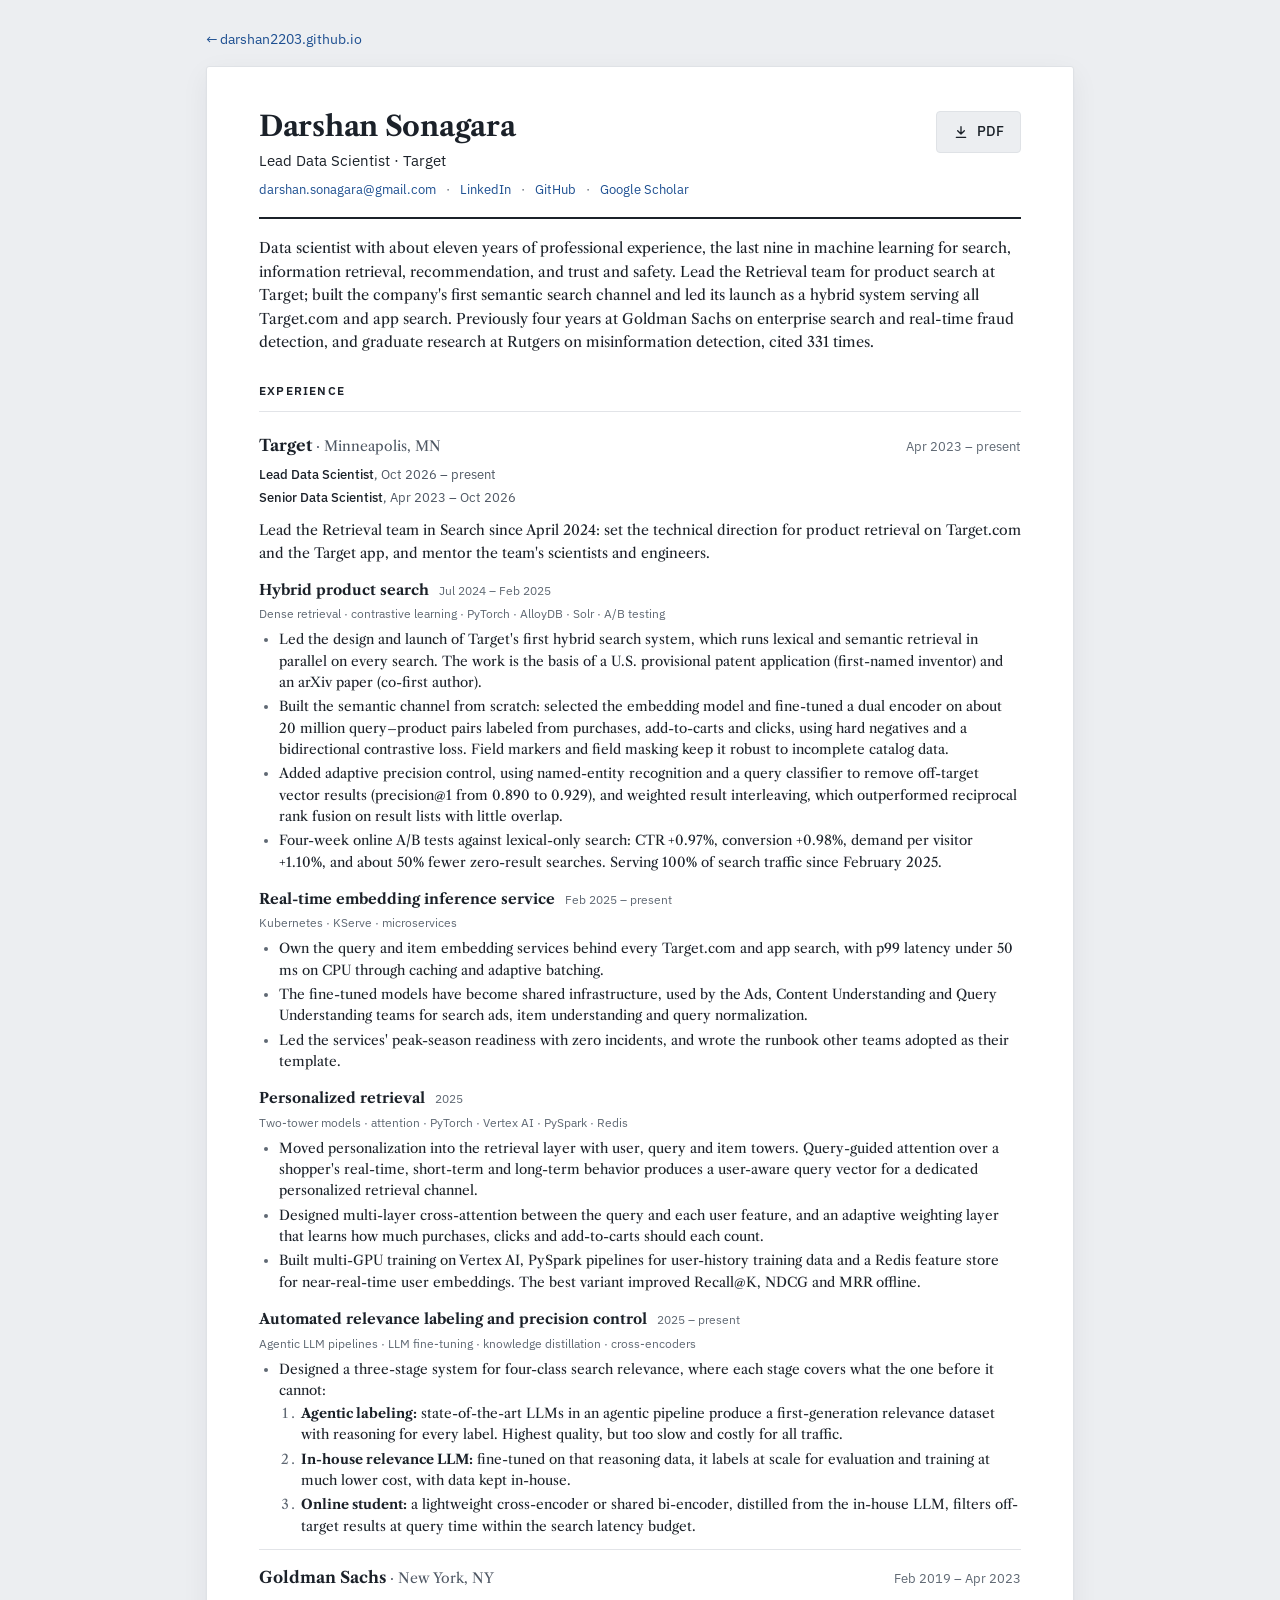
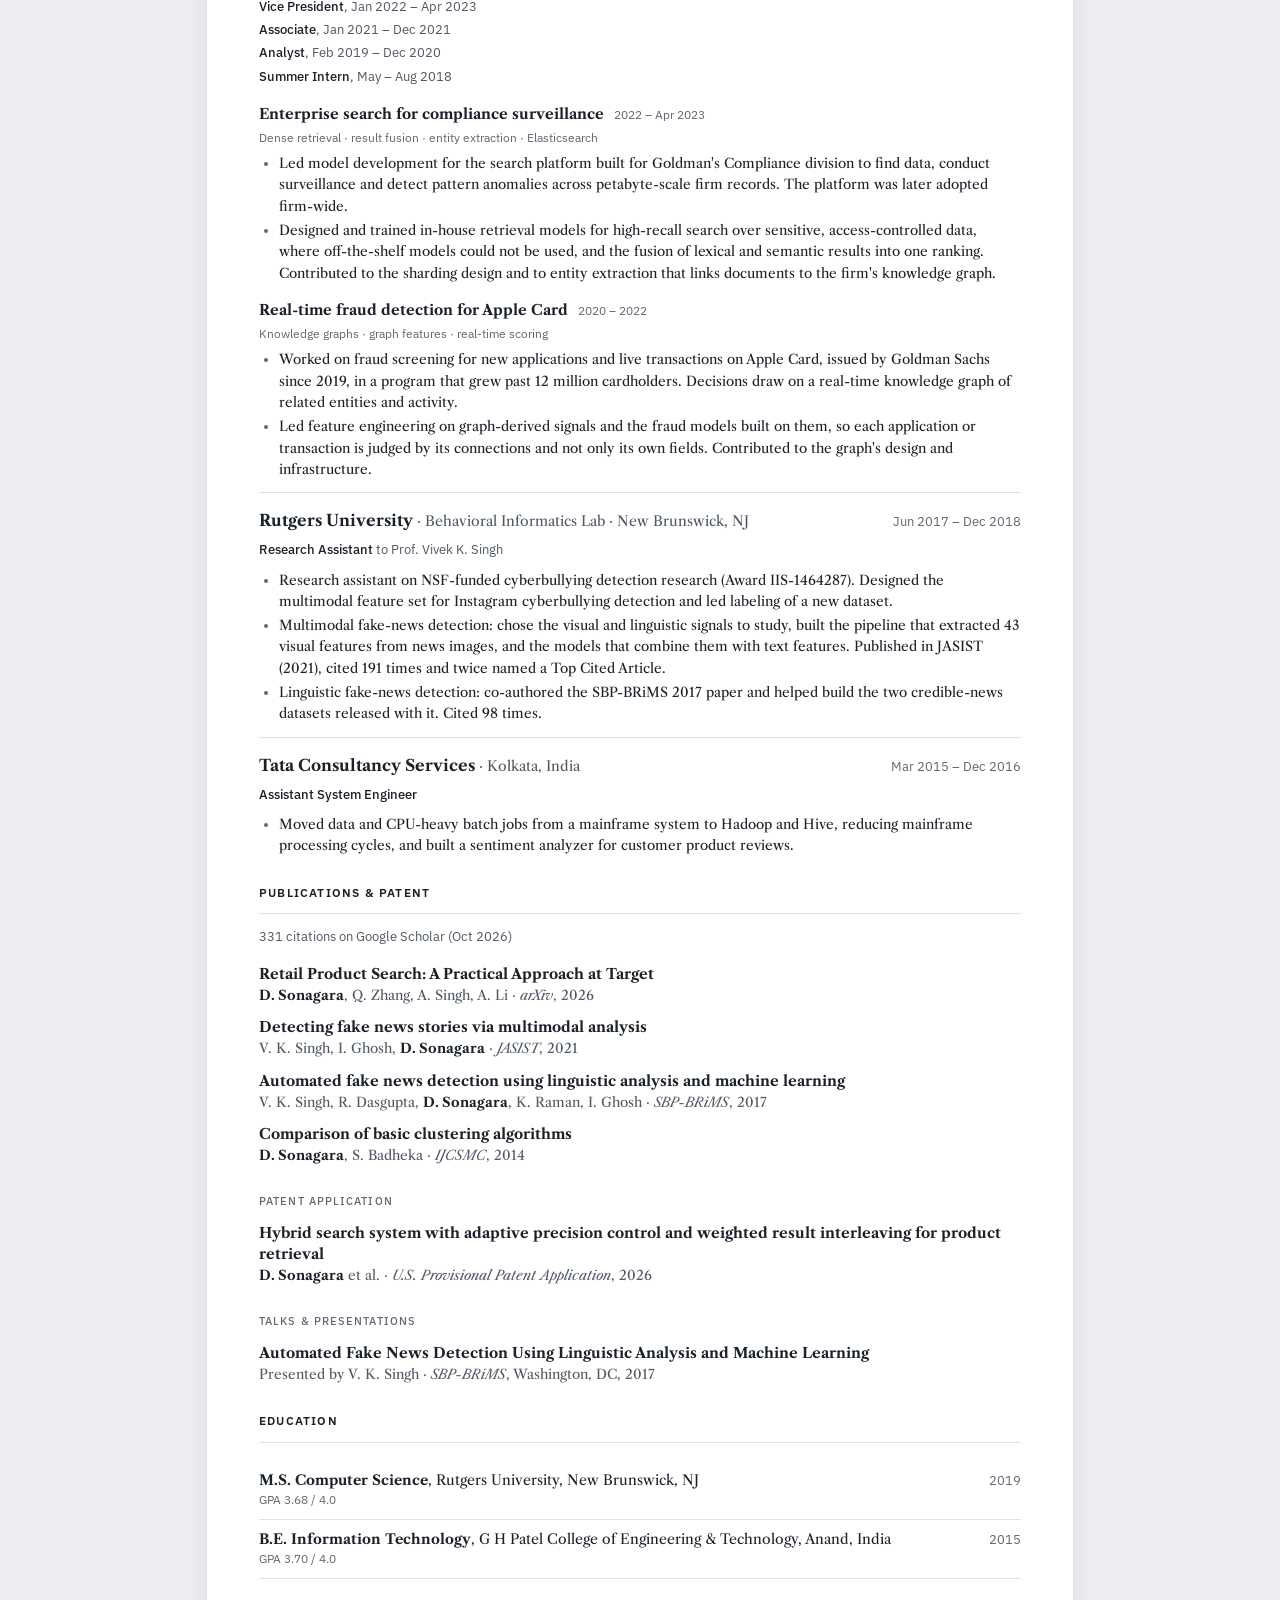
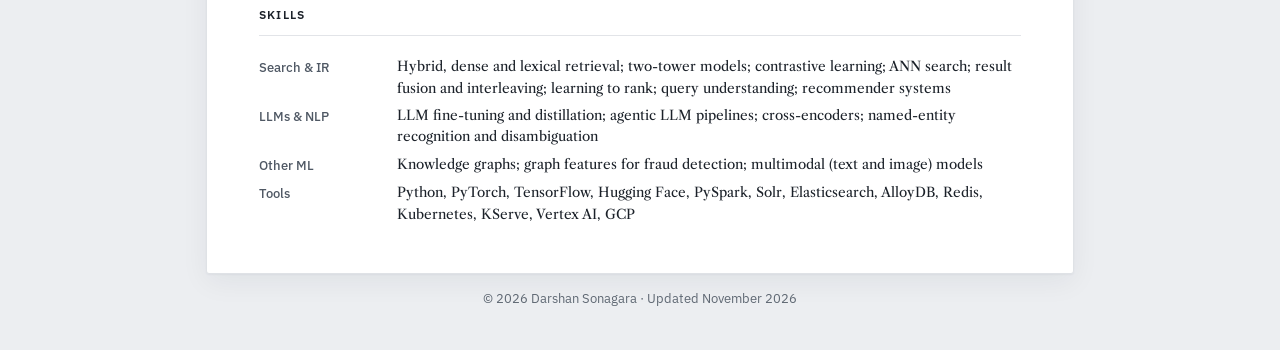
==== commit 195ca7cc: "CV: two-line publication entries and smaller on-screen type - Each publication, the patent and the t" ====
--- a/cv/index.html
+++ b/cv/index.html
@@ -18,7 +18,7 @@
 <link rel="preconnect" href="https://fonts.gstatic.com" crossorigin>
 <link rel="stylesheet" href="https://fonts.googleapis.com/css2?family=IBM+Plex+Sans:wght@400;500;600&amp;family=Libre+Caslon+Text:ital,wght@0,400;0,700;1,400&amp;family=Source+Serif+4:ital,opsz,wght@1,8..60,400&amp;display=swap">
 <link rel="stylesheet" href="../assets/css/style.css?v=2026-11-02">
-<link rel="stylesheet" href="../assets/css/cv.css?v=2026-11-02b">
+<link rel="stylesheet" href="../assets/css/cv.css?v=2026-11-02d">
 </head>
 <body class="cv">
 
@@ -164,25 +164,22 @@
 
     <section id="publications" aria-labelledby="pubs-title">
       <h2 id="pubs-title">Publications &amp; patent</h2>
-      <p class="facts">331 citations on <a href="https://scholar.google.com/citations?user=wBLBXfQAAAAJ">Google Scholar</a> (Oct 2026)</p>
+      <p class="facts">331 citations on Google Scholar (Oct 2026)</p>
       <ol class="refs">
-        <li><span class="me">D. Sonagara</span>, Q. Zhang, A. Singh, A. Li. <span class="t">Retail Product Search: A Practical Approach at Target.</span> <span class="src">arXiv:2609.31498</span>, 2026. <a href="https://arxiv.org/abs/2609.31498">arXiv</a>
-          <span class="note">Co-first author</span></li>
-        <li>V. K. Singh, I. Ghosh, <span class="me">D. Sonagara</span>. <span class="t">Detecting fake news stories via multimodal analysis.</span> <span class="src">Journal of the Association for Information Science and Technology</span>, 72(1): 3–17, 2021. <a href="https://doi.org/10.1002/asi.24359">doi:10.1002/asi.24359</a>
-          <span class="note">191 citations · JASIST Top Cited Article award, 2020–21 and 2021–22</span></li>
-        <li>V. K. Singh, R. Dasgupta, <span class="me">D. Sonagara</span>, K. Raman, I. Ghosh. <span class="t">Automated fake news detection using linguistic analysis and machine learning.</span> <span class="src">SBP-BRiMS Grand Data Challenge</span>, Washington, DC, 2017. <a href="https://sbp-brims.org/2017/proceedings/papers/challenge_papers/Poster_AutomatedFakeNewsDetection.pdf">poster</a>
-          <span class="note">98 citations · name printed as "D. Sonagra"</span></li>
-        <li><span class="me">D. Sonagara</span>, S. Badheka. <span class="t">Comparison of basic clustering algorithms.</span> <span class="src">International Journal of Computer Science and Mobile Computing</span>, 3(10): 58–61, 2014.</li>
+        <li><span class="t">Retail Product Search: A Practical Approach at Target</span><span class="cite"><b>D. Sonagara</b>, Q. Zhang, A. Singh, A. Li · <i>arXiv</i>, 2026</span></li>
+        <li><span class="t">Detecting fake news stories via multimodal analysis</span><span class="cite">V. K. Singh, I. Ghosh, <b>D. Sonagara</b> · <i>JASIST</i>, 2021</span></li>
+        <li><span class="t">Automated fake news detection using linguistic analysis and machine learning</span><span class="cite">V. K. Singh, R. Dasgupta, <b>D. Sonagara</b>, K. Raman, I. Ghosh · <i>SBP-BRiMS</i>, 2017</span></li>
+        <li><span class="t">Comparison of basic clustering algorithms</span><span class="cite"><b>D. Sonagara</b>, S. Badheka · <i>IJCSMC</i>, 2014</span></li>
       </ol>
 
       <p class="subhead">Patent application</p>
       <ul class="refs">
-        <li><span class="t">Hybrid search system with adaptive precision control and weighted result interleaving for product retrieval.</span> U.S. provisional patent application, filed April 2026, assigned to Target. First-named inventor.</li>
+        <li><span class="t">Hybrid search system with adaptive precision control and weighted result interleaving for product retrieval</span><span class="cite"><b>D. Sonagara</b> et al. · <i>U.S. Provisional Patent Application</i>, 2026</span></li>
       </ul>
 
       <p class="subhead">Talks &amp; presentations</p>
       <ul class="refs">
-        <li><span class="t">Automated Fake News Detection Using Linguistic Analysis and Machine Learning.</span> Talk and poster, SBP-BRiMS 2017 Grand Data Challenge, George Washington University, Washington, DC, July 2017. Presented by Prof. Vivek K. Singh on behalf of the co-authors. <a href="https://www.youtube.com/watch?v=52TGYLeExQo&amp;t=7s">video</a></li>
+        <li><span class="t">Automated Fake News Detection Using Linguistic Analysis and Machine Learning</span><span class="cite">Presented by V. K. Singh · <i>SBP-BRiMS</i>, Washington, DC, 2017</span></li>
       </ul>
     </section>
 
--- a/assets/css/cv.css
+++ b/assets/css/cv.css
@@ -22,61 +22,63 @@
   border: 1px solid var(--sheet-line);
   border-radius: 3px;
   box-shadow: 0 1px 2px rgba(20, 30, 45, 0.04), 0 8px 28px rgba(20, 30, 45, 0.06);
-  padding: 56px 64px 60px;
+  padding: 44px 52px 48px;
 }
 .cv-foot { font-family: var(--font-sans); font-size: 0.8125rem; color: var(--faint); text-align: center; border: 0; margin: 0; padding: 0; display: block; }
 
 /* Header: name, title, contact links, PDF button */
 .cv-top { display: flex; justify-content: space-between; align-items: flex-start; gap: 16px 24px; padding-bottom: 16px; border-bottom: 2px solid var(--fg); }
-.cv-top h1 { margin: 0; font-family: var(--font-serif); font-size: 2.25rem; font-weight: 700; line-height: 1.1; letter-spacing: -0.01em; }
-.cv-role { margin: 8px 0 0; font-family: var(--font-sans); font-size: 1.0625rem; color: var(--fg); }
-.cv-links { margin: 8px 0 0; font-family: var(--font-sans); font-size: 0.9375rem; display: flex; flex-wrap: wrap; align-items: baseline; gap: 2px 10px; }
+.cv-top h1 { margin: 0; font-family: var(--font-serif); font-size: 1.75rem; font-weight: 700; line-height: 1.1; letter-spacing: -0.01em; }
+.cv-role { margin: 6px 0 0; font-family: var(--font-sans); font-size: 0.9375rem; color: var(--fg); }
+.cv-links { margin: 6px 0 0; font-family: var(--font-sans); font-size: 0.8125rem; display: flex; flex-wrap: wrap; align-items: baseline; gap: 2px 10px; }
 .cv-links span { color: var(--faint); }
 .btn { flex: none; display: inline-flex; align-items: center; gap: 8px; font-family: var(--font-sans); font-size: 0.875rem; font-weight: 500; color: var(--fg); background: var(--desk); border: 1px solid var(--sheet-line); border-radius: 4px; padding: 8px 16px; }
 .btn:hover { color: var(--accent); border-color: var(--accent); text-decoration: none; }
 .btn svg { width: 16px; height: 16px; fill: none; stroke: currentColor; stroke-width: 2; stroke-linecap: round; stroke-linejoin: round; }
 
-.cv main { display: flex; flex-direction: column; gap: 36px; padding-top: 22px; }
-.cv section > h2 { color: var(--fg); font-weight: 600; }
-.cv .summary { margin: 0; font-size: 1.0625rem; line-height: 1.7; }
+.cv main { display: flex; flex-direction: column; gap: 26px; padding-top: 18px; }
+.cv section > h2 { color: var(--fg); font-weight: 600; font-size: 0.75rem; padding-bottom: 10px; }
+.cv .facts { font-size: 0.8125rem; margin-top: 12px; }
+.cv .subhead { font-size: 0.6875rem; }
+.cv .summary { margin: 0; font-size: 0.90625rem; line-height: 1.62; }
 
 /* An employer: name and place, dates on the right; titles held below */
-.job { padding-top: 18px; display: flex; flex-direction: column; gap: 6px; }
+.job { padding-top: 16px; display: flex; flex-direction: column; gap: 6px; }
 .job + .job { margin-top: 12px; border-top: 1px solid var(--line); }
 .job-head { display: flex; flex-wrap: wrap; justify-content: space-between; align-items: baseline; gap: 2px 16px; }
-.job-head h3 { margin: 0; font-size: 1.125rem; font-weight: 700; line-height: 1.4; }
-.job-head h3 span { font-weight: 400; color: var(--muted); font-size: 1rem; }
-.dates { font-family: var(--font-sans); font-size: 0.875rem; color: var(--faint); white-space: nowrap; font-variant-numeric: tabular-nums; }
-.titles { list-style: none; margin: 0; padding: 0; display: flex; flex-direction: column; gap: 1px; font-family: var(--font-sans); font-size: 0.875rem; color: var(--muted); }
+.job-head h3 { margin: 0; font-size: 1rem; font-weight: 700; line-height: 1.4; }
+.job-head h3 span { font-weight: 400; color: var(--muted); font-size: 0.875rem; }
+.dates { font-family: var(--font-sans); font-size: 0.8125rem; color: var(--faint); white-space: nowrap; font-variant-numeric: tabular-nums; }
+.titles { list-style: none; margin: 0; padding: 0; display: flex; flex-direction: column; gap: 1px; font-family: var(--font-sans); font-size: 0.8125rem; color: var(--muted); }
 .titles b { color: var(--fg); font-weight: 500; }
-.scope { margin: 4px 0 0; font-size: 1rem; line-height: 1.65; }
+.scope { margin: 4px 0 0; font-size: 0.875rem; line-height: 1.6; }
 
 /* A project inside an employer */
-.proj { margin-top: 12px; display: flex; flex-direction: column; gap: 4px; }
+.proj { margin-top: 10px; display: flex; flex-direction: column; gap: 4px; }
 .proj-head { display: flex; flex-wrap: wrap; align-items: baseline; gap: 2px 10px; }
-.proj-head h4 { margin: 0; font-size: 1rem; font-weight: 700; line-height: 1.45; }
-.proj-head .when-inline { font-family: var(--font-sans); font-size: 0.8125rem; color: var(--faint); }
-.stack { font-family: var(--font-sans); font-size: 0.8125rem; color: var(--faint); line-height: 1.5; }
-.cv ul.points, .cv ol.points { margin: 2px 0 0; padding-left: 20px; display: flex; flex-direction: column; gap: 5px; font-size: 0.96875rem; line-height: 1.62; }
+.proj-head h4 { margin: 0; font-size: 0.90625rem; font-weight: 700; line-height: 1.45; }
+.proj-head .when-inline { font-family: var(--font-sans); font-size: 0.75rem; color: var(--faint); }
+.stack { font-family: var(--font-sans); font-size: 0.75rem; color: var(--faint); line-height: 1.5; }
+.cv ul.points, .cv ol.points { margin: 2px 0 0; padding-left: 20px; display: flex; flex-direction: column; gap: 3px; font-size: 0.84375rem; line-height: 1.58; }
 .cv ol.points { padding-left: 22px; }
 .cv .points li::marker { color: var(--faint); }
 
 /* Reference lists */
-.refs { list-style: none; margin: 0; padding: 16px 0 0; display: flex; flex-direction: column; gap: 14px; font-size: 0.96875rem; line-height: 1.6; }
-.refs .t { font-weight: 700; }
-.refs .me { font-weight: 700; }
-.refs .src { font-style: italic; }
-.refs .note { display: block; font-family: var(--font-sans); font-size: 0.8125rem; color: var(--faint); margin-top: 2px; }
+.refs { list-style: none; margin: 0; padding: 12px 0 0; display: flex; flex-direction: column; gap: 11px; }
+.refs li { display: flex; flex-direction: column; gap: 1px; }
+.refs .t { font-size: 0.90625rem; font-weight: 700; line-height: 1.45; }
+.refs .cite { font-size: 0.84375rem; color: var(--muted); line-height: 1.5; }
+.refs .cite b { font-weight: 700; color: var(--fg); }
 .cv .subhead { margin-top: 26px; }
 
 /* Education */
 .lines { list-style: none; margin: 0; padding: 12px 0 0; display: flex; flex-direction: column; }
-.lines li { display: flex; flex-wrap: wrap; justify-content: space-between; align-items: baseline; gap: 2px 16px; padding-block: 9px; border-bottom: 1px solid var(--line); font-size: 0.96875rem; line-height: 1.55; }
+.lines li { display: flex; flex-wrap: wrap; justify-content: space-between; align-items: baseline; gap: 2px 16px; padding-block: 9px; border-bottom: 1px solid var(--line); font-size: 0.875rem; line-height: 1.55; }
 .lines li > span:first-child { min-width: 0; flex: 1 1 360px; }
-.lines .detail { display: block; font-family: var(--font-sans); font-size: 0.8125rem; color: var(--faint); }
+.lines .detail { display: block; font-family: var(--font-sans); font-size: 0.75rem; color: var(--faint); }
 
-.skills { margin: 0; padding-top: 14px; display: grid; grid-template-columns: 130px minmax(0, 1fr); gap: 8px 20px; font-size: 0.96875rem; line-height: 1.6; }
-.skills dt { font-family: var(--font-sans); font-size: 0.875rem; font-weight: 500; color: var(--muted); padding-top: 2px; }
+.skills { margin: 0; padding-top: 14px; display: grid; grid-template-columns: 120px minmax(0, 1fr); gap: 6px 18px; font-size: 0.84375rem; line-height: 1.58; }
+.skills dt { font-family: var(--font-sans); font-size: 0.8125rem; font-weight: 500; color: var(--muted); padding-top: 2px; }
 .skills dd { margin: 0; }
 
 @media (max-width: 700px) {
@@ -121,9 +123,10 @@
   .proj-head .when-inline, .stack { font-size: 7.9pt; }
   .cv ul.points, .cv ol.points { font-size: 8.6pt; line-height: 1.25; gap: 0.8pt; padding-left: 13pt; margin-top: 0.5pt; }
   .cv .points li { break-inside: avoid; }
-  .refs { padding-top: 3pt; gap: 2pt; font-size: 8.6pt; line-height: 1.25; }
-  .refs li { break-inside: avoid; }
-  .refs .note { display: inline; font-size: 7.9pt; margin: 0 0 0 4pt; }
+  .refs { padding-top: 3pt; gap: 2.5pt; }
+  .refs li { break-inside: avoid; gap: 0; }
+  .refs .t { font-size: 8.7pt; line-height: 1.25; }
+  .refs .cite { font-size: 8.3pt; line-height: 1.25; }
   .facts { font-size: 8.4pt; margin: 4pt 0 0; }
   .cv .subhead { margin-top: 5pt; font-size: 7.6pt; }
   .lines { padding-top: 3pt; }
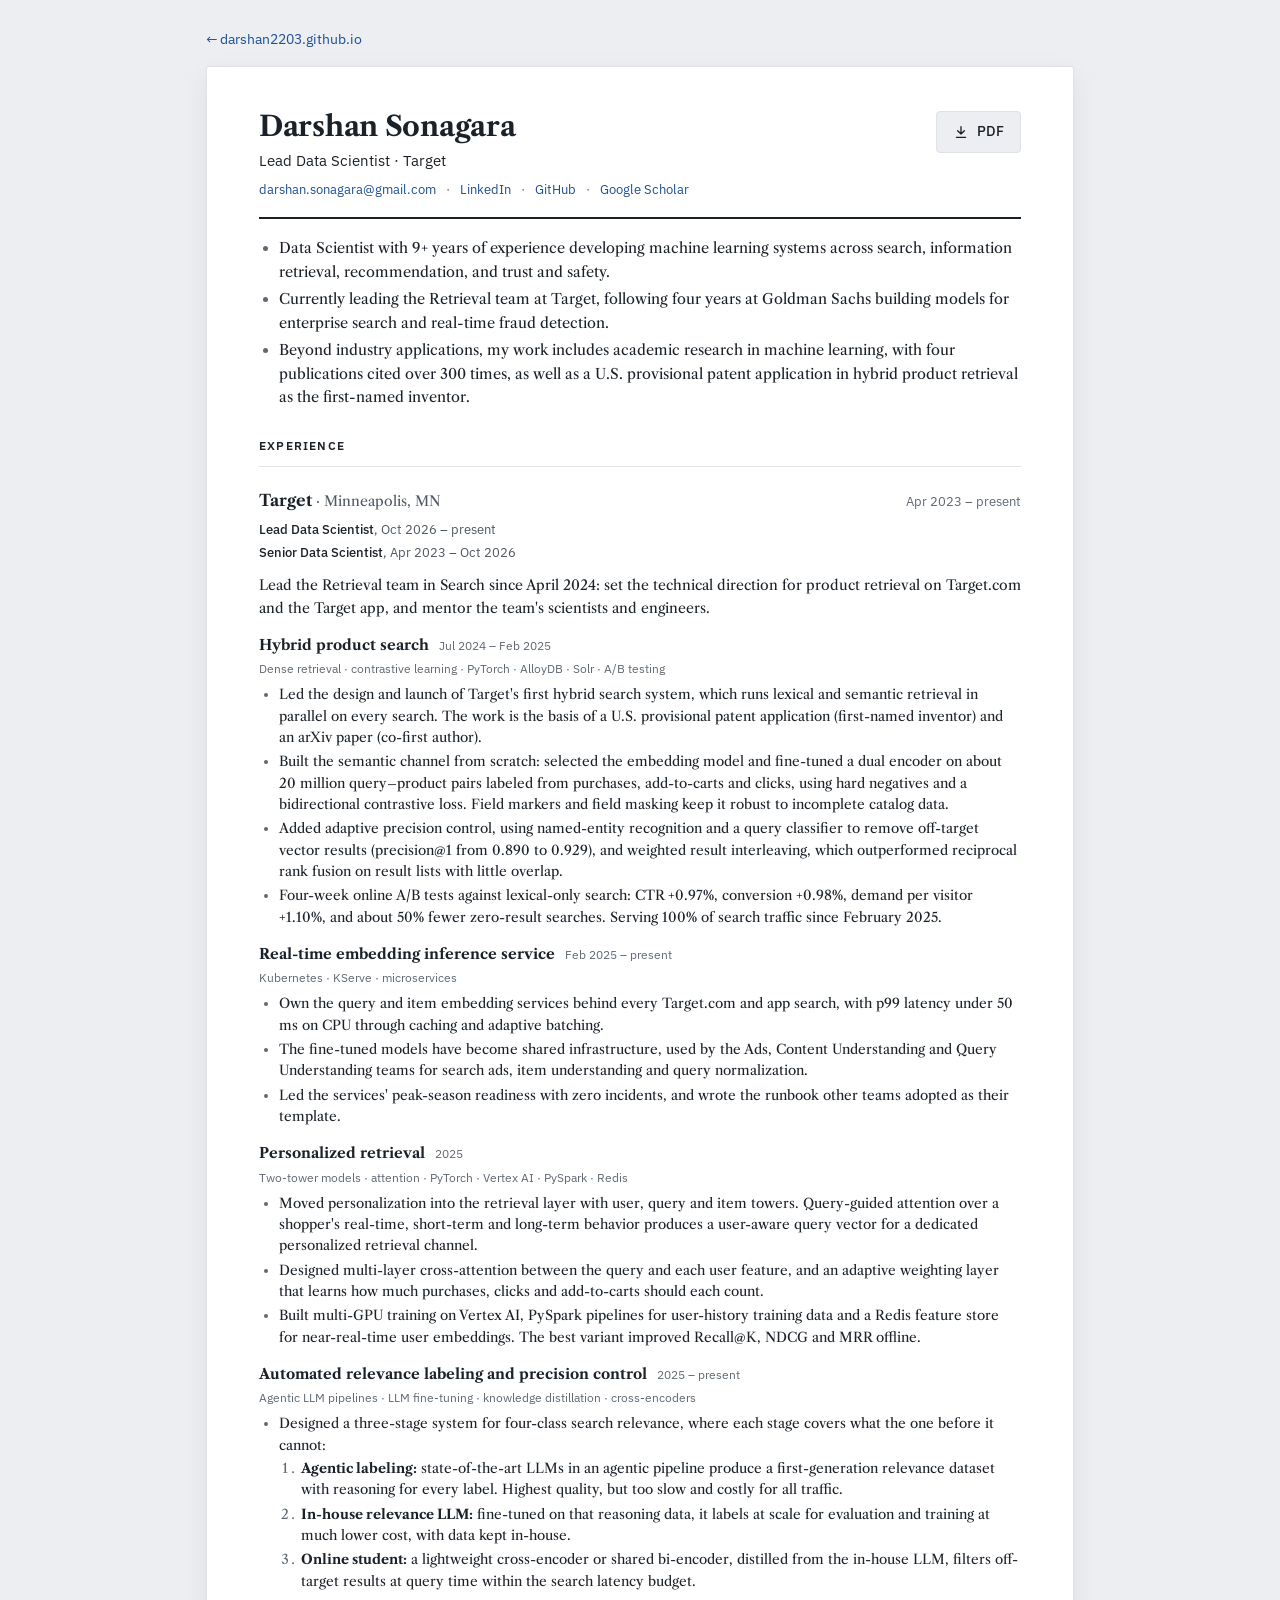
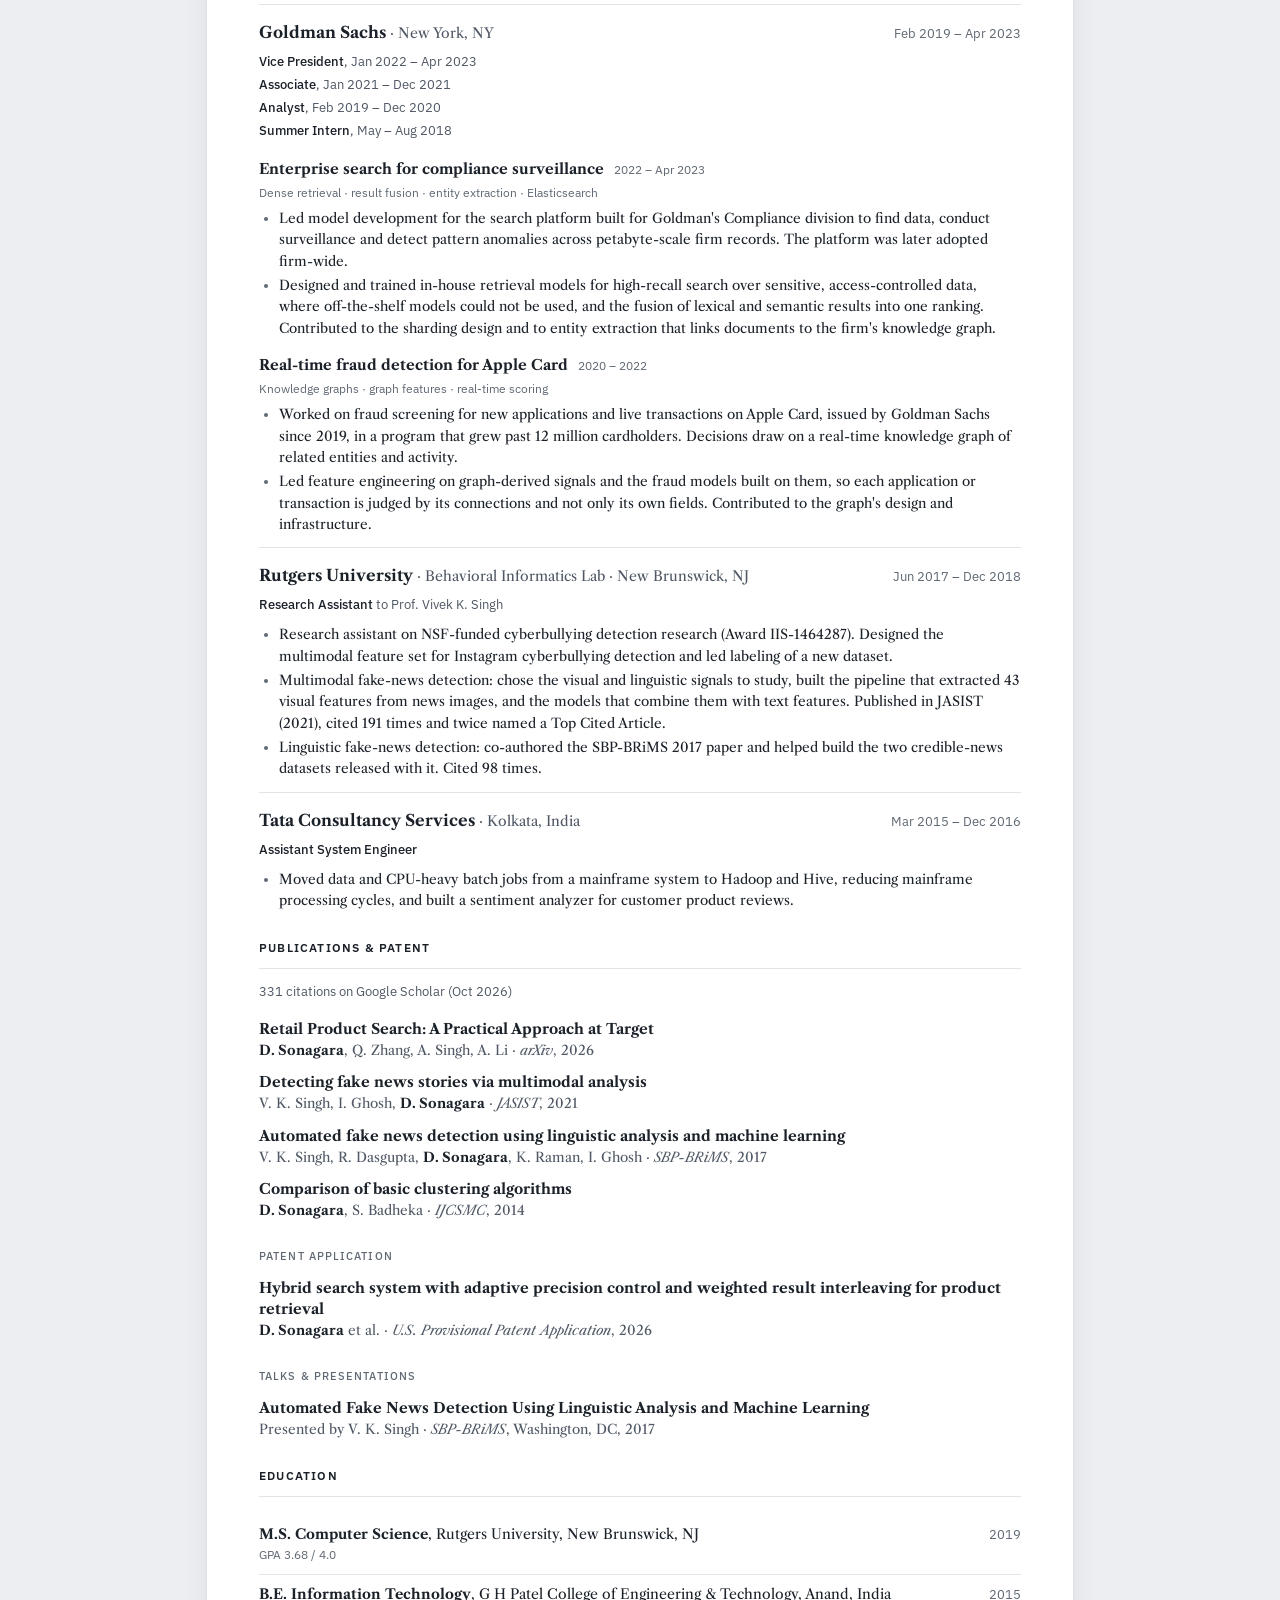
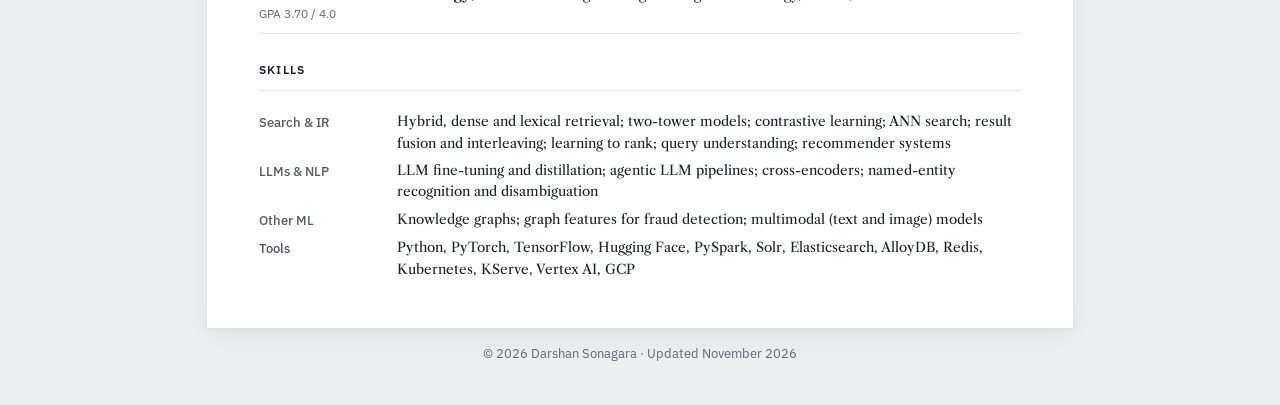
==== commit c0f2175a: "CV: replace summary with Darshan's three bullets Co-Authored-By: Claude Opus 5.5 <noreply@anthropic." ====
--- a/cv/index.html
+++ b/cv/index.html
@@ -18,7 +18,7 @@
 <link rel="preconnect" href="https://fonts.gstatic.com" crossorigin>
 <link rel="stylesheet" href="https://fonts.googleapis.com/css2?family=IBM+Plex+Sans:wght@400;500;600&amp;family=Libre+Caslon+Text:ital,wght@0,400;0,700;1,400&amp;family=Source+Serif+4:ital,opsz,wght@1,8..60,400&amp;display=swap">
 <link rel="stylesheet" href="../assets/css/style.css?v=2026-11-02">
-<link rel="stylesheet" href="../assets/css/cv.css?v=2026-11-02d">
+<link rel="stylesheet" href="../assets/css/cv.css?v=2026-11-02e">
 </head>
 <body class="cv">
 
@@ -39,7 +39,11 @@
     <main>
 
     <section aria-label="Summary">
-      <p class="summary">Data scientist with about eleven years of professional experience, the last nine in machine learning for search, information retrieval, recommendation, and trust and safety. Lead the Retrieval team for product search at Target; built the company's first semantic search channel and led its launch as a hybrid system serving all Target.com and app search. Previously four years at Goldman Sachs on enterprise search and real-time fraud detection, and graduate research at Rutgers on misinformation detection, cited 331 times.</p>
+      <ul class="summary">
+        <li>Data Scientist with 9+ years of experience developing machine learning systems across search, information retrieval, recommendation, and trust and safety.</li>
+        <li>Currently leading the Retrieval team at Target, following four years at Goldman Sachs building models for enterprise search and real-time fraud detection.</li>
+        <li>Beyond industry applications, my work includes academic research in machine learning, with four publications cited over 300 times, as well as a U.S. provisional patent application in hybrid product retrieval as the first-named inventor.</li>
+      </ul>
     </section>
 
     <section id="experience" aria-labelledby="exp-title">
--- a/assets/css/cv.css
+++ b/assets/css/cv.css
@@ -40,7 +40,8 @@
 .cv section > h2 { color: var(--fg); font-weight: 600; font-size: 0.75rem; padding-bottom: 10px; }
 .cv .facts { font-size: 0.8125rem; margin-top: 12px; }
 .cv .subhead { font-size: 0.6875rem; }
-.cv .summary { margin: 0; font-size: 0.90625rem; line-height: 1.62; }
+.cv .summary { margin: 0; padding-left: 20px; display: flex; flex-direction: column; gap: 4px; font-size: 0.90625rem; line-height: 1.62; }
+.cv .summary li::marker { color: var(--faint); }
 
 /* An employer: name and place, dates on the right; titles held below */
 .job { padding-top: 16px; display: flex; flex-direction: column; gap: 6px; }
@@ -109,7 +110,7 @@
   .cv-links { font-size: 8.6pt; margin-top: 2pt; gap: 0 6pt; }
 
   .cv main { gap: 8pt; padding-top: 7pt; }
-  .cv .summary { font-size: 9pt; line-height: 1.32; }
+  .cv .summary { font-size: 9pt; line-height: 1.3; gap: 1pt; padding-left: 13pt; }
   .cv section > h2 { font-size: 8.4pt; padding-bottom: 2pt; margin-bottom: 0; letter-spacing: 0.12em; color: var(--accent); }
   .job { padding-top: 4pt; gap: 1pt; }
   .job + .job { margin-top: 4pt; }
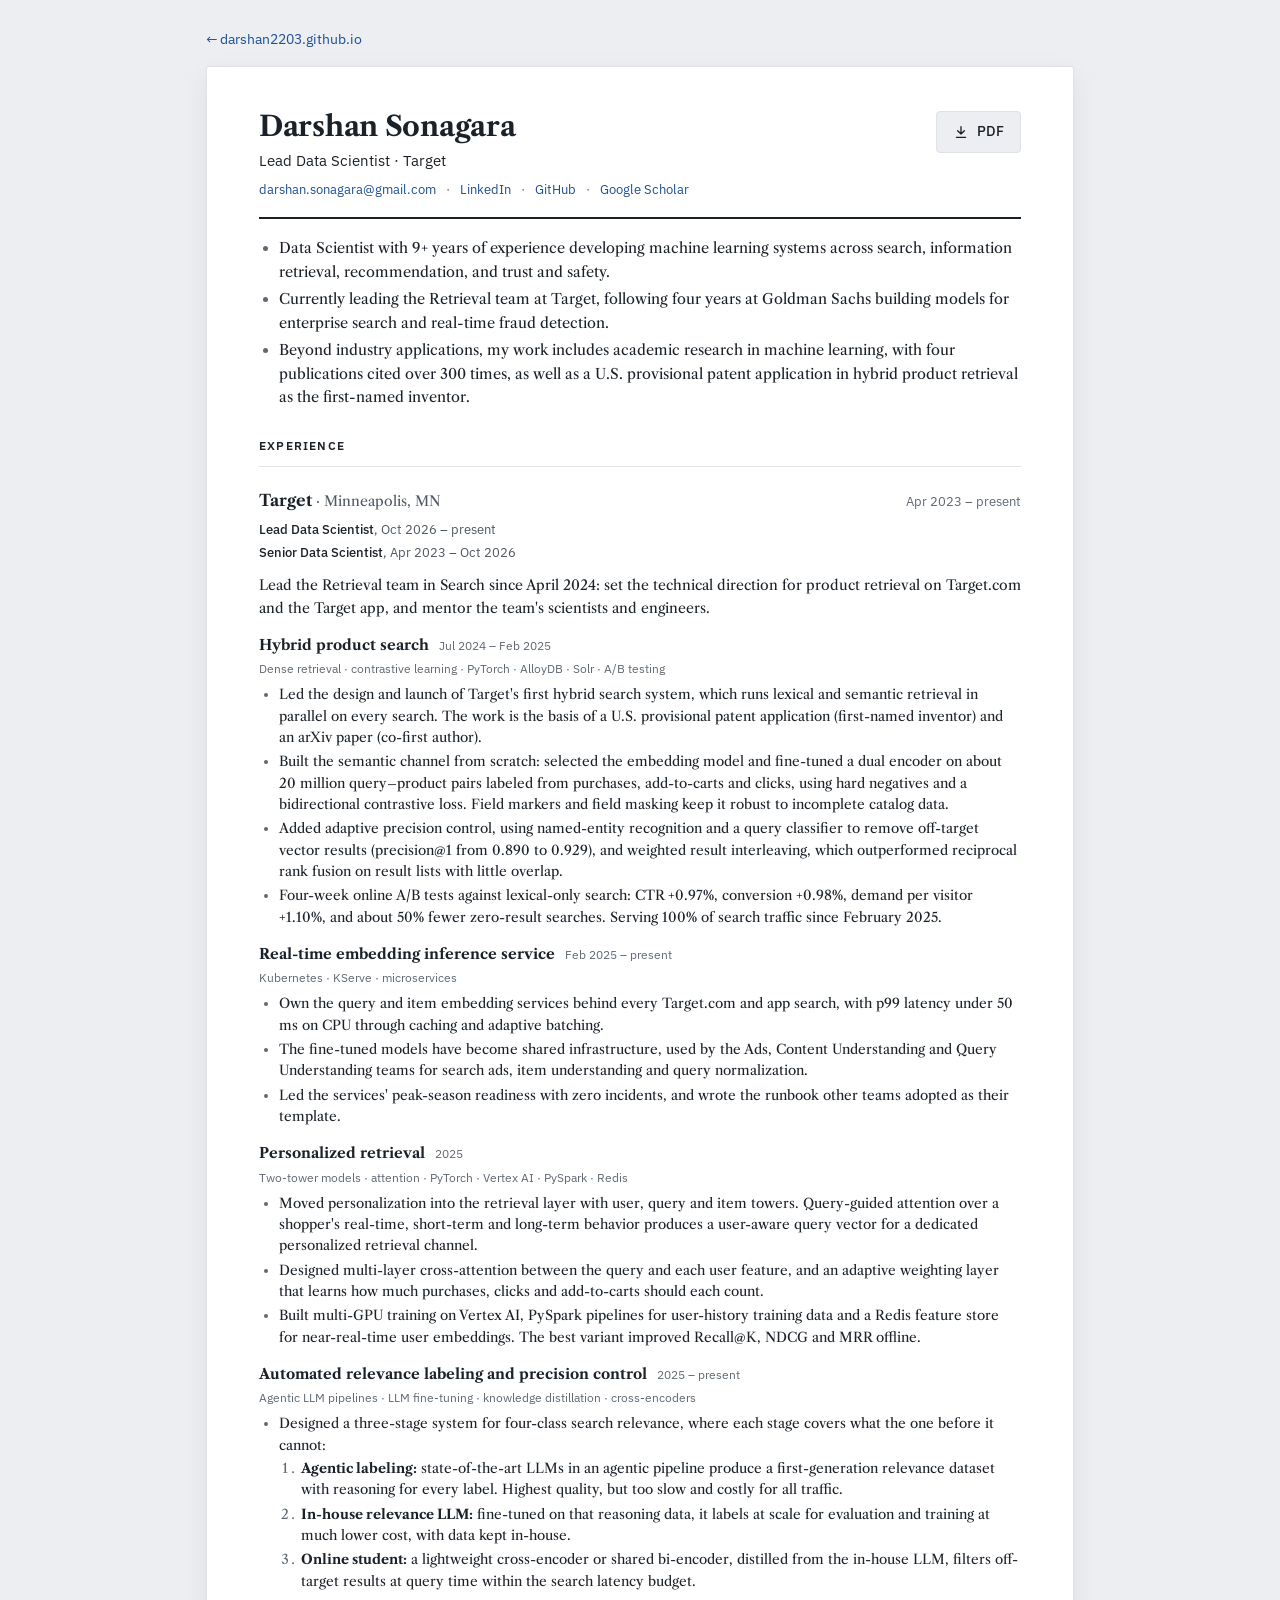
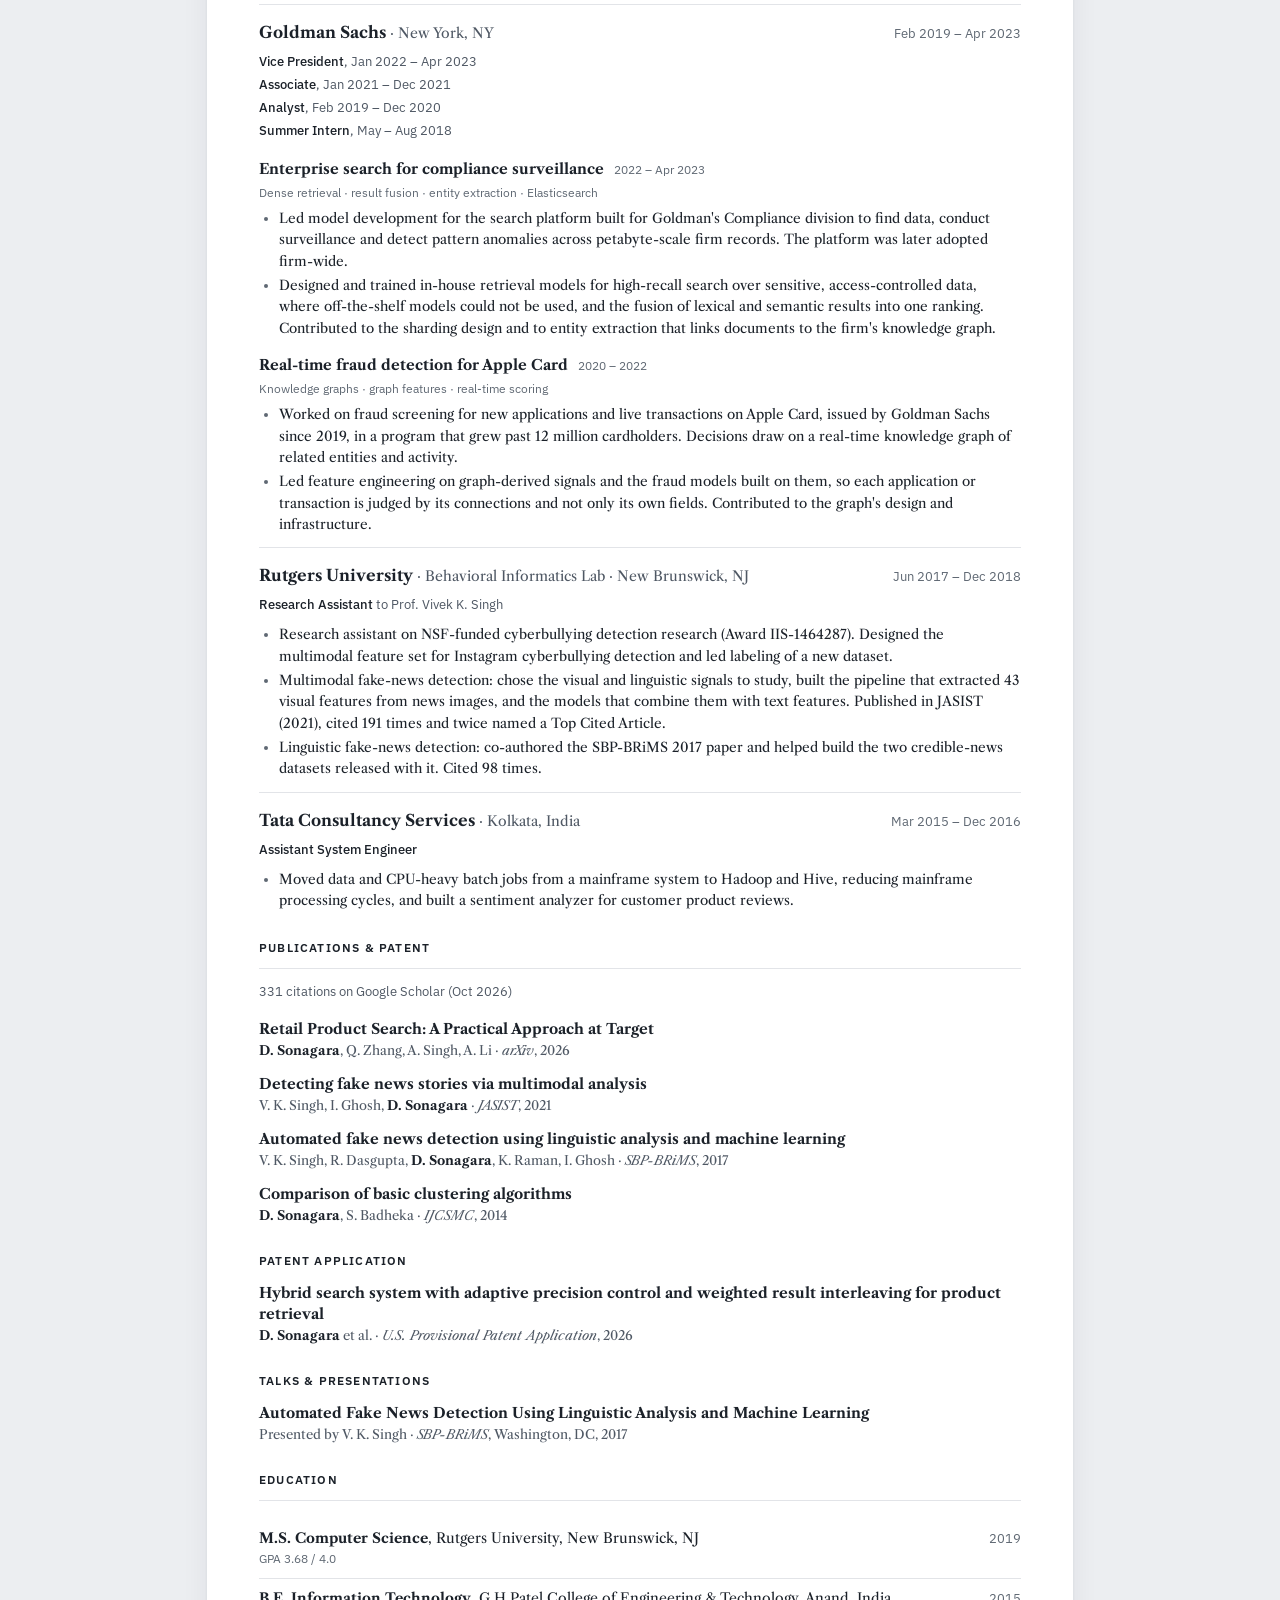
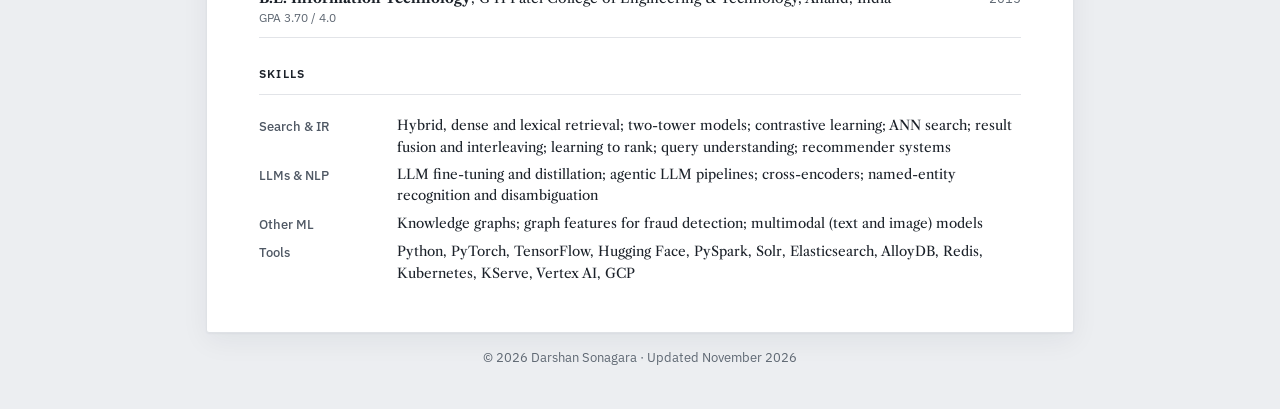
==== commit 4b4e9a1b: "CV: clearer publication subsections and spacing - Patent application and Talks subheads larger and b" ====
--- a/cv/index.html
+++ b/cv/index.html
@@ -18,7 +18,7 @@
 <link rel="preconnect" href="https://fonts.gstatic.com" crossorigin>
 <link rel="stylesheet" href="https://fonts.googleapis.com/css2?family=IBM+Plex+Sans:wght@400;500;600&amp;family=Libre+Caslon+Text:ital,wght@0,400;0,700;1,400&amp;family=Source+Serif+4:ital,opsz,wght@1,8..60,400&amp;display=swap">
 <link rel="stylesheet" href="../assets/css/style.css?v=2026-11-02">
-<link rel="stylesheet" href="../assets/css/cv.css?v=2026-11-02e">
+<link rel="stylesheet" href="../assets/css/cv.css?v=2026-11-02f">
 </head>
 <body class="cv">
 
--- a/assets/css/cv.css
+++ b/assets/css/cv.css
@@ -39,7 +39,7 @@
 .cv main { display: flex; flex-direction: column; gap: 26px; padding-top: 18px; }
 .cv section > h2 { color: var(--fg); font-weight: 600; font-size: 0.75rem; padding-bottom: 10px; }
 .cv .facts { font-size: 0.8125rem; margin-top: 12px; }
-.cv .subhead { font-size: 0.6875rem; }
+.cv .subhead { font-size: 0.75rem; font-weight: 600; color: var(--fg); }
 .cv .summary { margin: 0; padding-left: 20px; display: flex; flex-direction: column; gap: 4px; font-size: 0.90625rem; line-height: 1.62; }
 .cv .summary li::marker { color: var(--faint); }
 
@@ -65,10 +65,10 @@
 .cv .points li::marker { color: var(--faint); }
 
 /* Reference lists */
-.refs { list-style: none; margin: 0; padding: 12px 0 0; display: flex; flex-direction: column; gap: 11px; }
+.refs { list-style: none; margin: 0; padding: 12px 0 0; display: flex; flex-direction: column; gap: 14px; }
 .refs li { display: flex; flex-direction: column; gap: 1px; }
 .refs .t { font-size: 0.90625rem; font-weight: 700; line-height: 1.45; }
-.refs .cite { font-size: 0.84375rem; color: var(--muted); line-height: 1.5; }
+.refs .cite { font-size: 0.8125rem; color: var(--muted); line-height: 1.45; }
 .refs .cite b { font-weight: 700; color: var(--fg); }
 .cv .subhead { margin-top: 26px; }
 
@@ -124,12 +124,12 @@
   .proj-head .when-inline, .stack { font-size: 7.9pt; }
   .cv ul.points, .cv ol.points { font-size: 8.6pt; line-height: 1.25; gap: 0.8pt; padding-left: 13pt; margin-top: 0.5pt; }
   .cv .points li { break-inside: avoid; }
-  .refs { padding-top: 3pt; gap: 2.5pt; }
+  .refs { padding-top: 3pt; gap: 5pt; }
   .refs li { break-inside: avoid; gap: 0; }
   .refs .t { font-size: 8.7pt; line-height: 1.25; }
-  .refs .cite { font-size: 8.3pt; line-height: 1.25; }
+  .refs .cite { font-size: 7.8pt; line-height: 1.2; }
   .facts { font-size: 8.4pt; margin: 4pt 0 0; }
-  .cv .subhead { margin-top: 5pt; font-size: 7.6pt; }
+  .cv .subhead { margin-top: 7pt; font-size: 8.2pt; font-weight: 700; color: var(--fg); }
   .lines { padding-top: 3pt; }
   .lines li { padding-block: 1.5pt; font-size: 8.6pt; line-height: 1.25; }
   .lines .detail { display: inline; font-size: 7.9pt; margin-left: 5pt; }
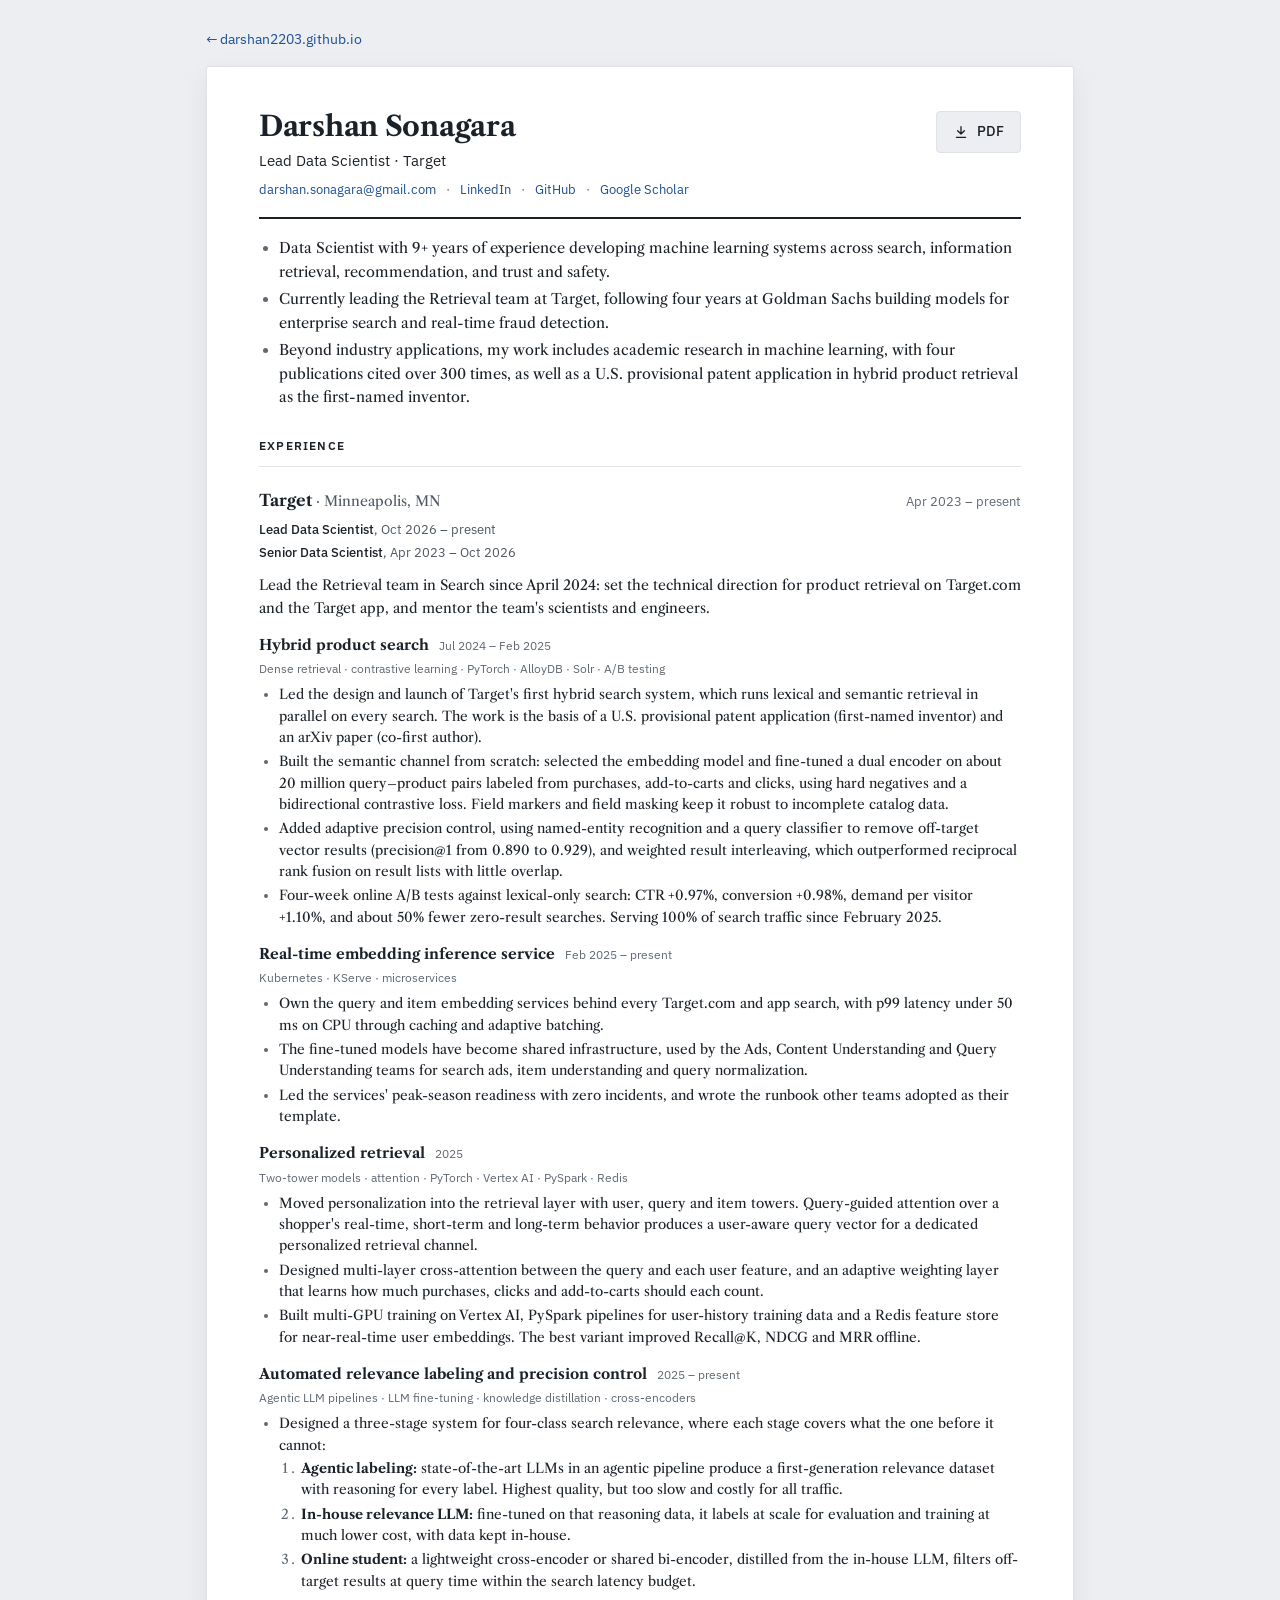
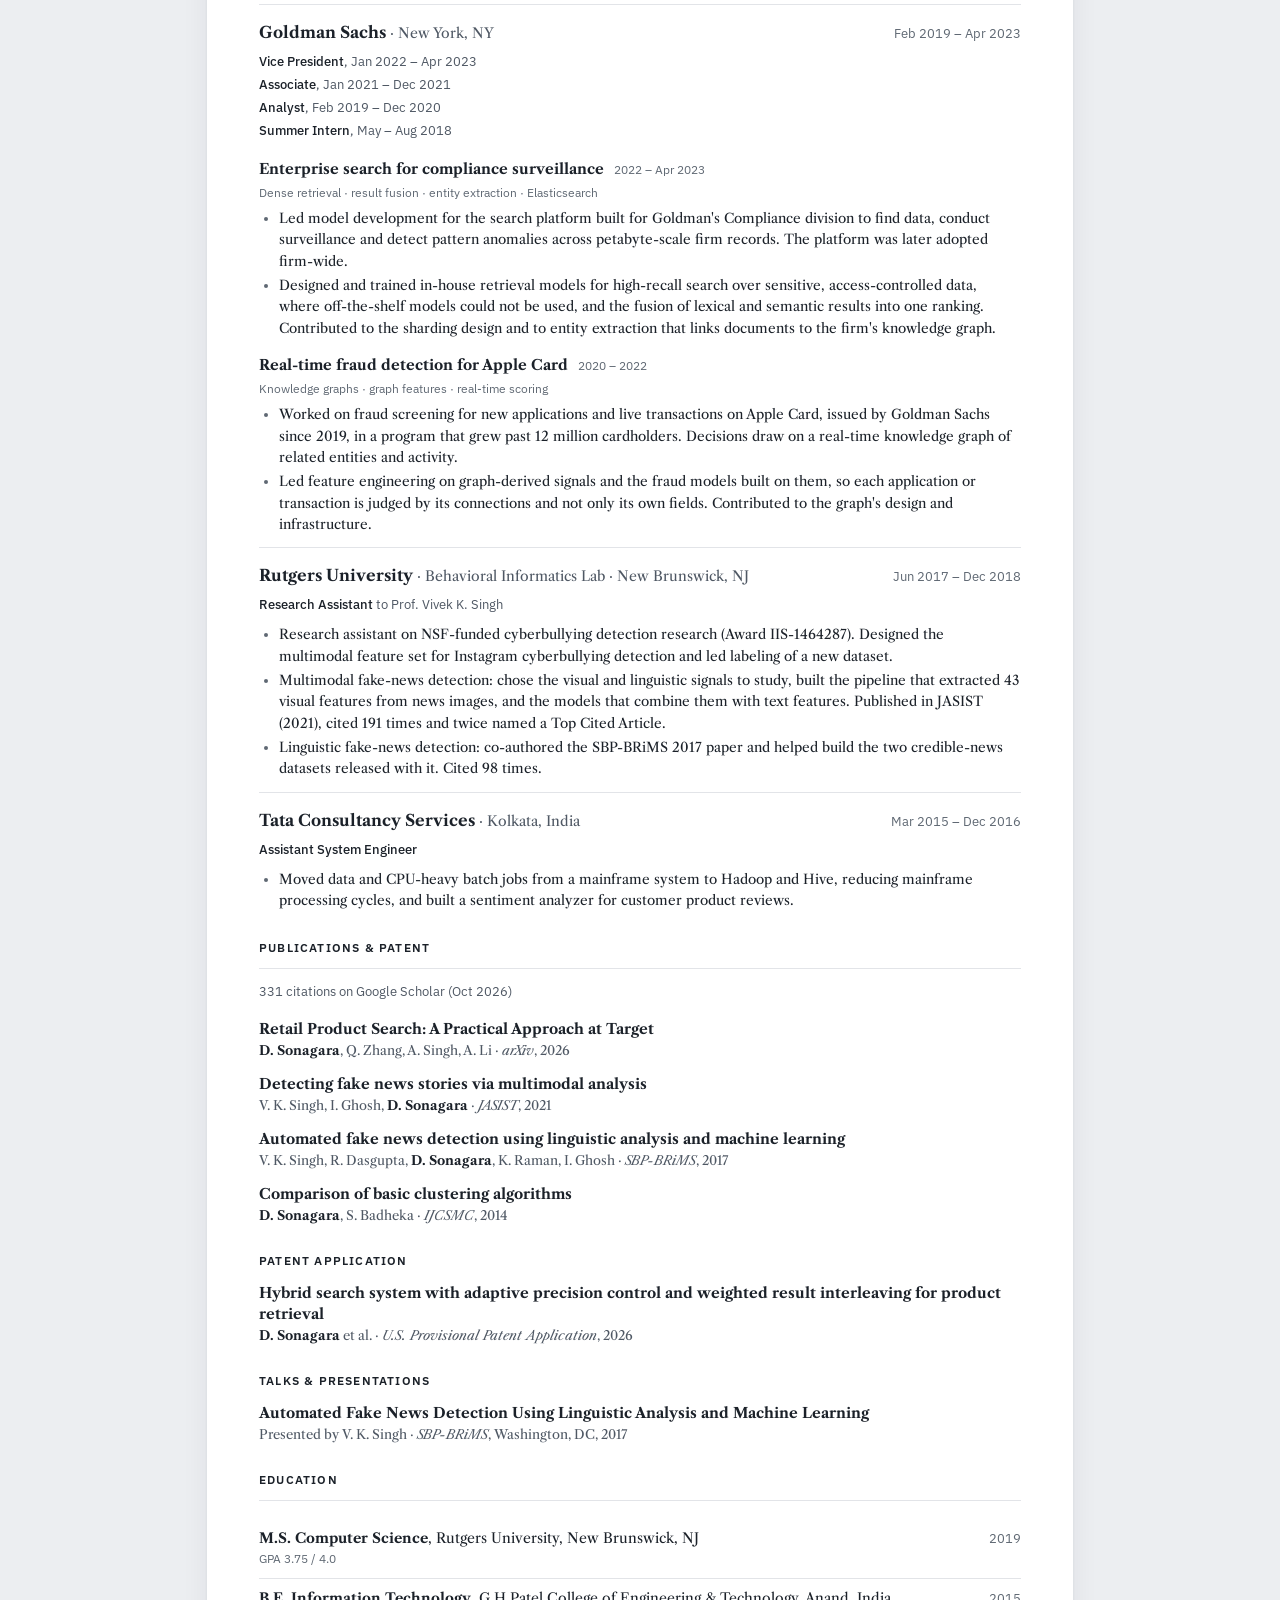
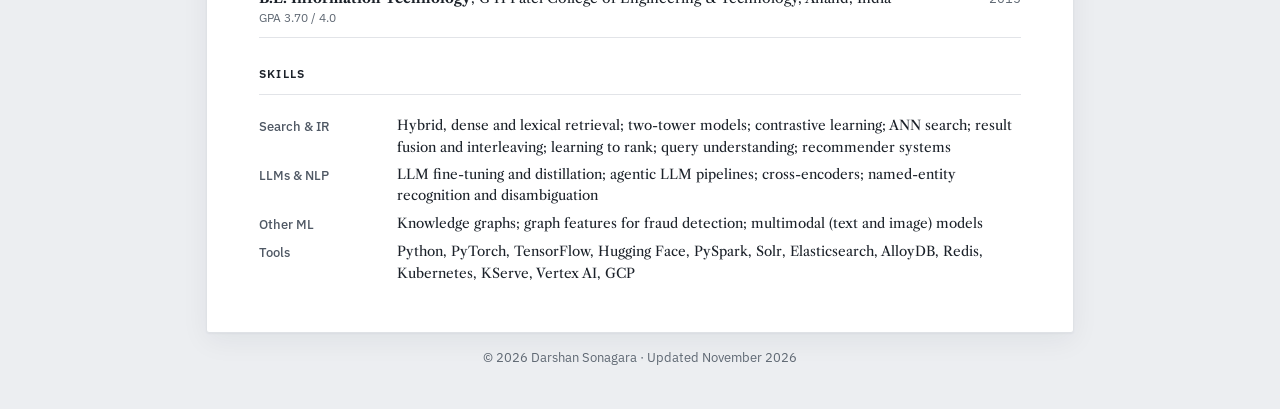
==== commit d028ebef: "CV: update M.S. GPA to 3.75 Co-Authored-By: Claude Opus 5.5 <noreply@anthropic.com> Claude-Session: " ====
--- a/cv/index.html
+++ b/cv/index.html
@@ -191,7 +191,7 @@
     <section id="education" aria-labelledby="edu-title">
       <h2 id="edu-title">Education</h2>
       <ul class="lines">
-        <li><span><b>M.S. Computer Science</b>, Rutgers University, New Brunswick, NJ<span class="detail">GPA 3.68 / 4.0</span></span><span class="dates">2019</span></li>
+        <li><span><b>M.S. Computer Science</b>, Rutgers University, New Brunswick, NJ<span class="detail">GPA 3.75 / 4.0</span></span><span class="dates">2019</span></li>
         <li><span><b>B.E. Information Technology</b>, G H Patel College of Engineering &amp; Technology, Anand, India<span class="detail">GPA 3.70 / 4.0</span></span><span class="dates">2015</span></li>
       </ul>
     </section>
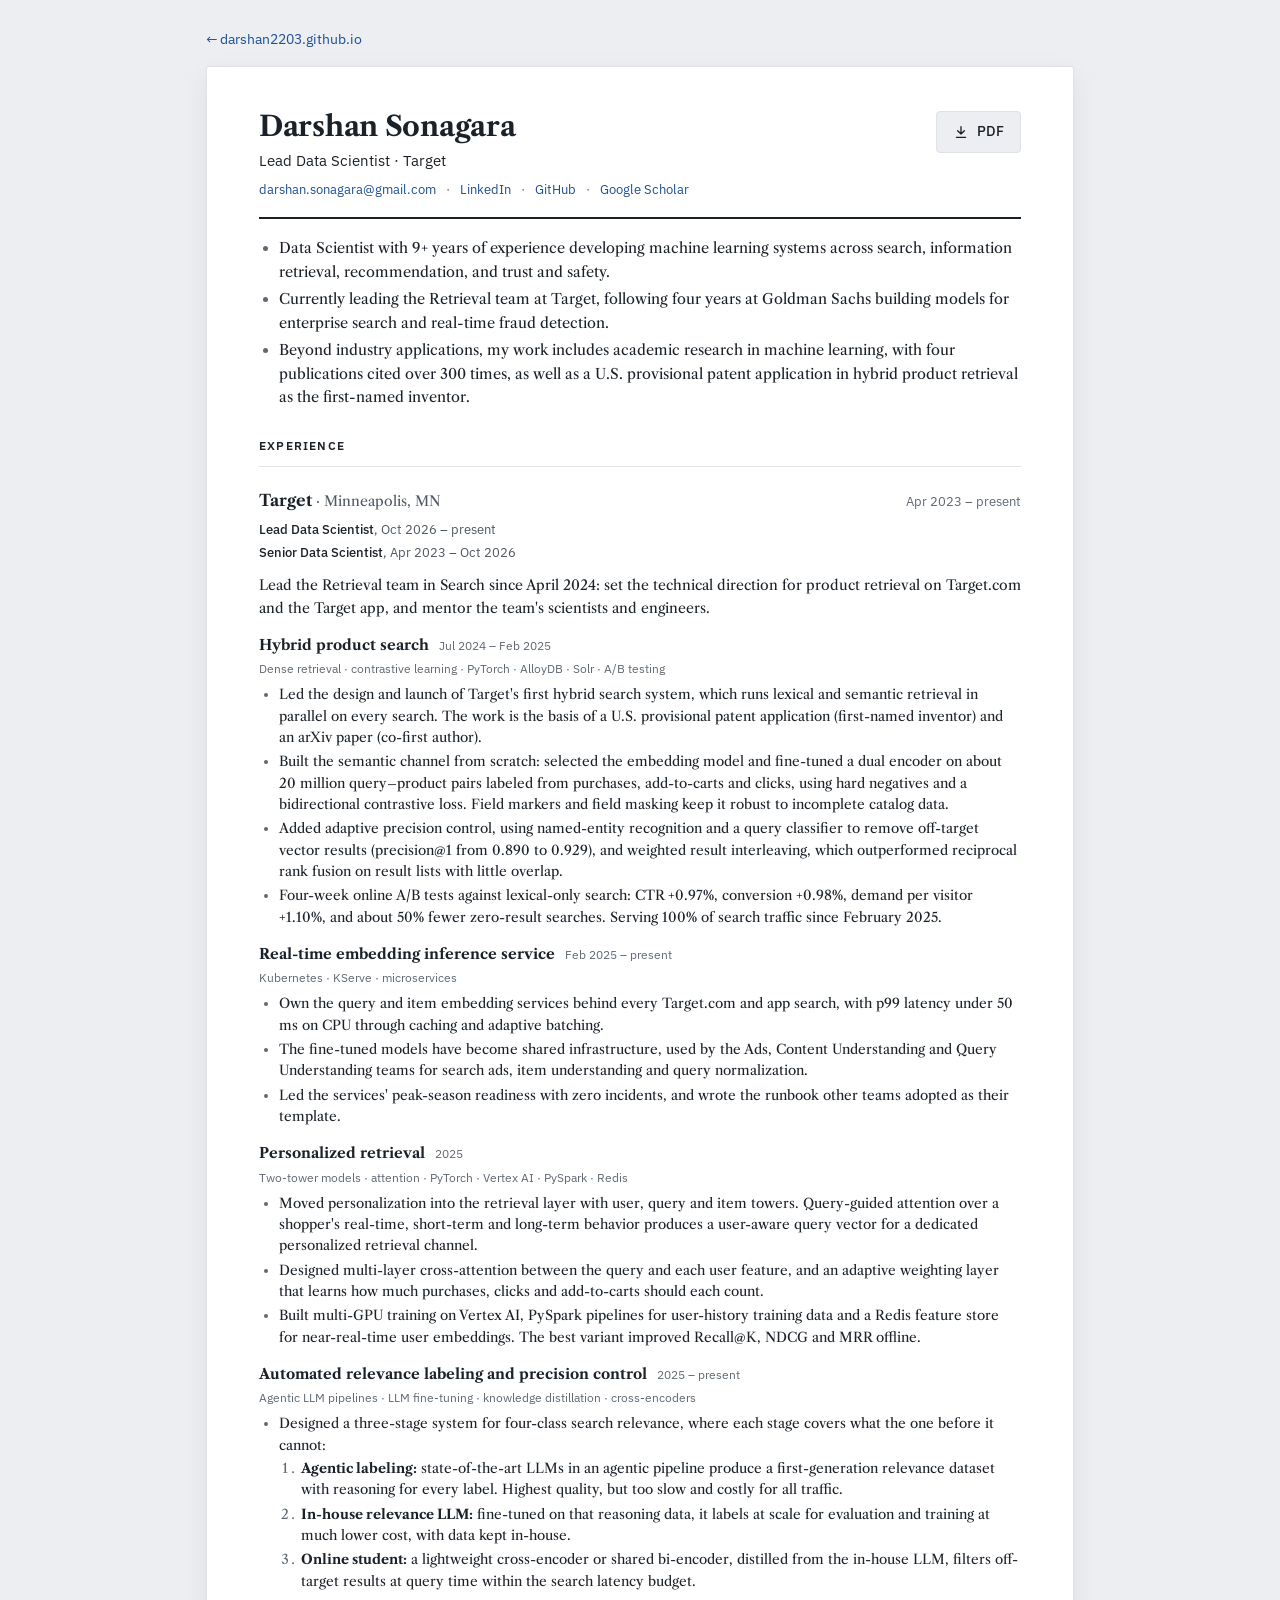
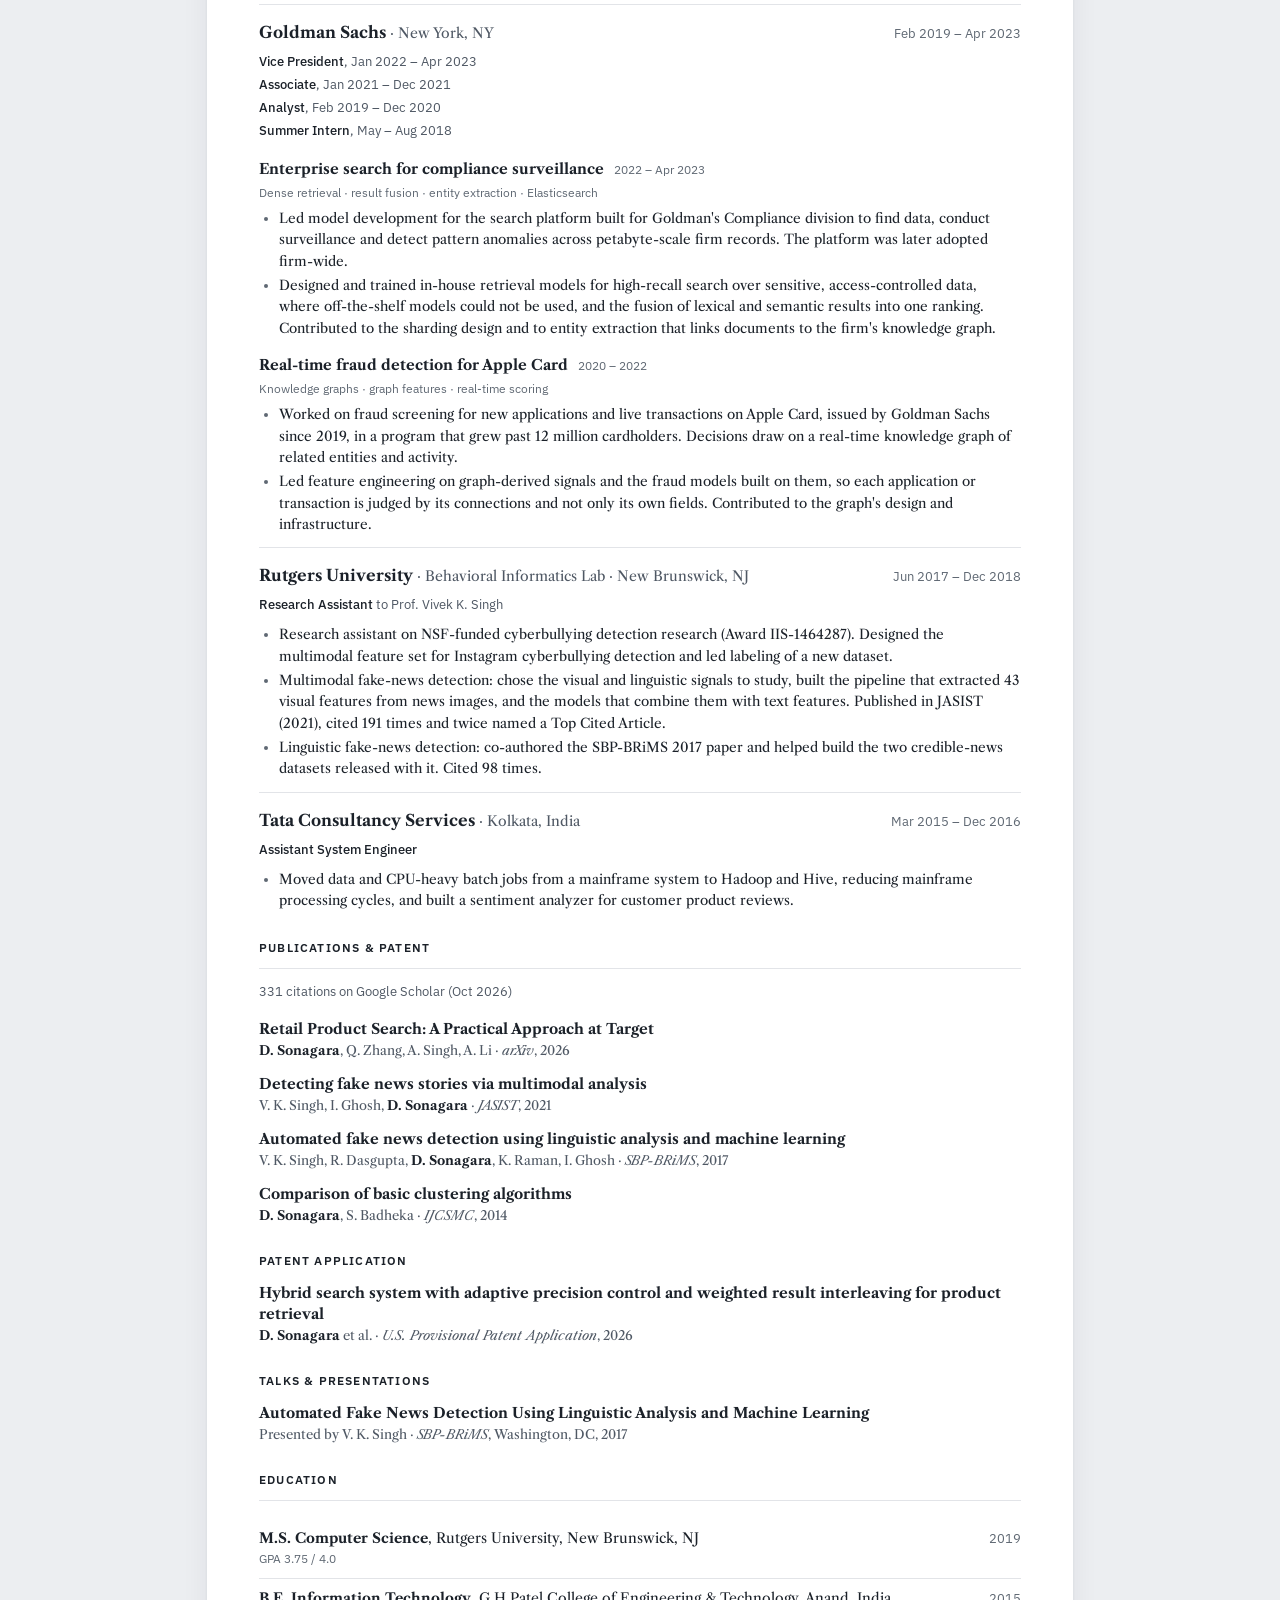
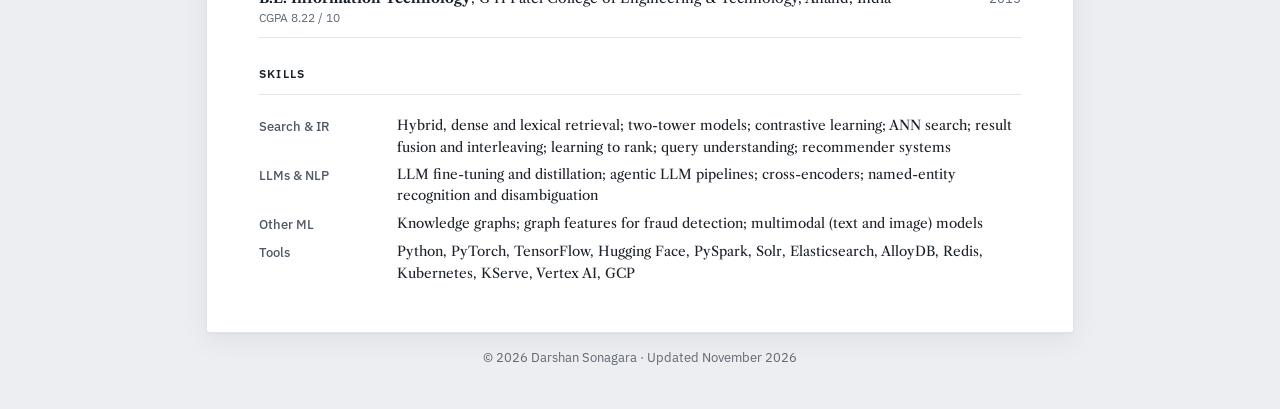
==== commit 09f564a0: "CV: show B.E. grade as CGPA 8.22 / 10 Co-Authored-By: Claude Opus 5.5 <noreply@anthropic.com> Claude" ====
--- a/cv/index.html
+++ b/cv/index.html
@@ -192,7 +192,7 @@
       <h2 id="edu-title">Education</h2>
       <ul class="lines">
         <li><span><b>M.S. Computer Science</b>, Rutgers University, New Brunswick, NJ<span class="detail">GPA 3.75 / 4.0</span></span><span class="dates">2019</span></li>
-        <li><span><b>B.E. Information Technology</b>, G H Patel College of Engineering &amp; Technology, Anand, India<span class="detail">GPA 3.70 / 4.0</span></span><span class="dates">2015</span></li>
+        <li><span><b>B.E. Information Technology</b>, G H Patel College of Engineering &amp; Technology, Anand, India<span class="detail">CGPA 8.22 / 10</span></span><span class="dates">2015</span></li>
       </ul>
     </section>
 
